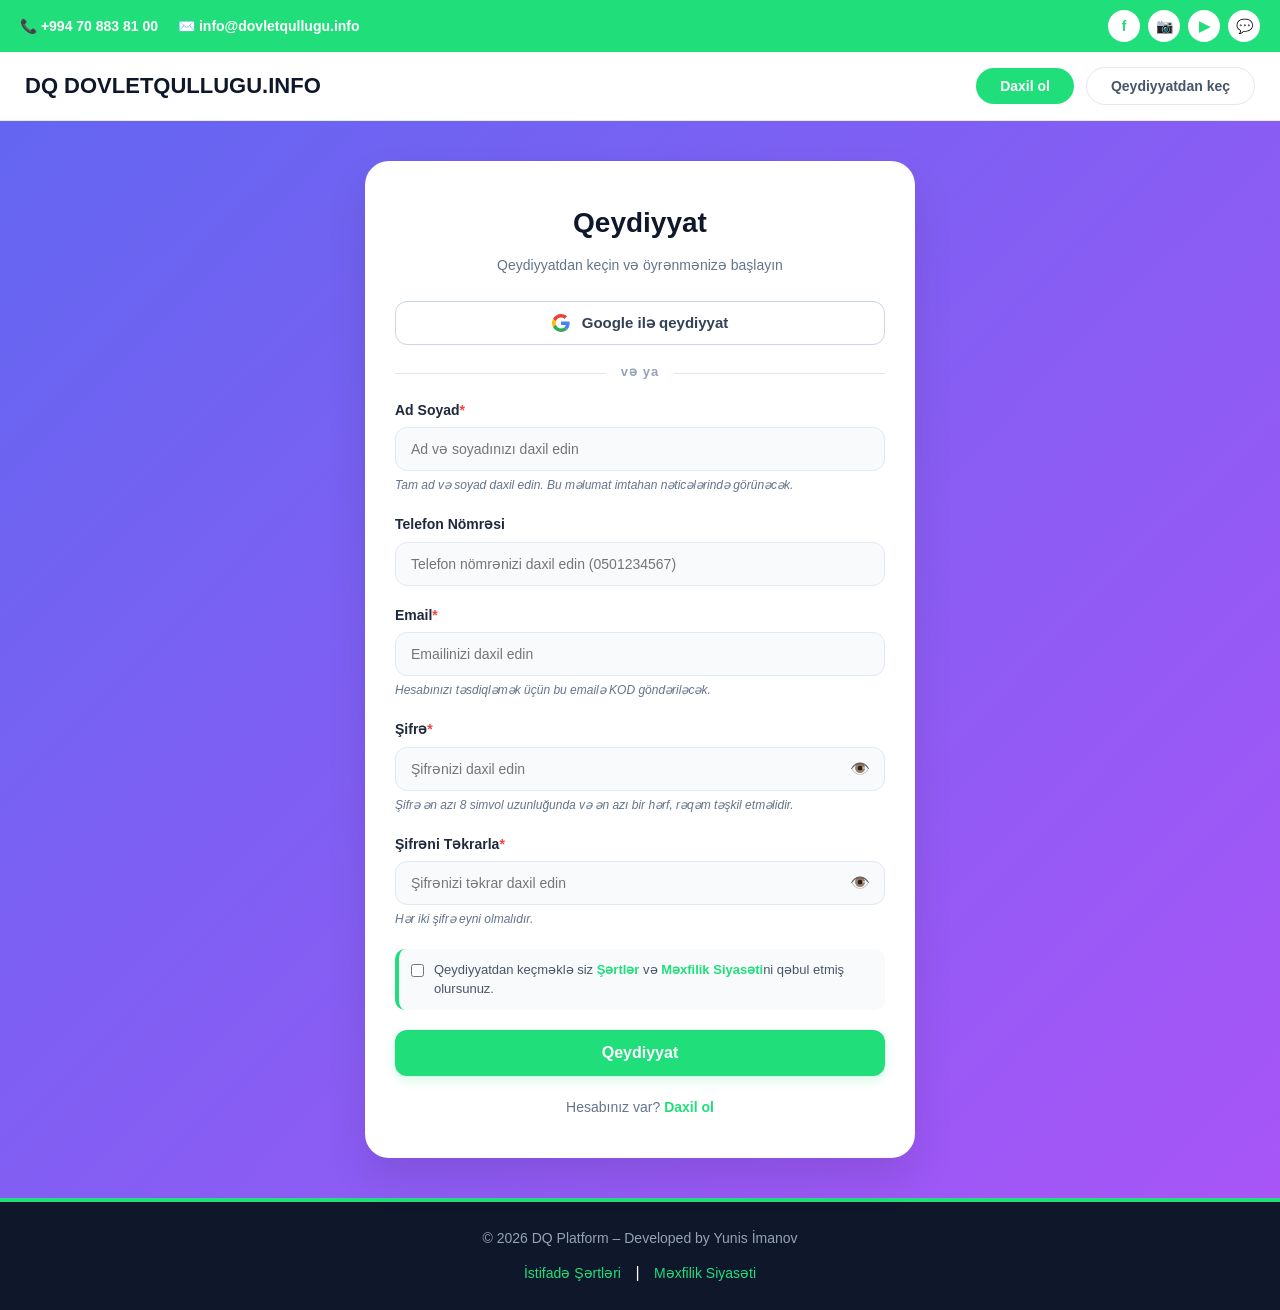
==== index.html @ a26c9976 "Update print statement from 'Hello' to 'Goodbye'" ====
<!DOCTYPE html>
<html lang="az">
<head>
<meta charset="UTF-8">
<meta name="viewport" content="width=device-width, initial-scale=1.0">
<title>DQ Platform - Dövlət Qulluğu İmtahanı</title>
<style>
*{
    margin:0;
    padding:0;
    box-sizing:border-box;
}

body{
    font-family:Arial,sans-serif;
    background:#f4f6f9;
    color:#333;
    line-height:1.6;
}

/* Ən Üst Əlaqə Paneli */
.top-bar {
    background: #20df7b;
    padding: 10px 20px;
    display: flex;
    justify-content: space-between;
    align-items: center;
    flex-wrap: wrap;
    gap: 10px;
}

.top-contact {
    display: flex;
    align-items: center;
    gap: 20px;
    flex-wrap: wrap;
}

.top-contact a {
    color: #fff;
    text-decoration: none;
    font-size: 14px;
    font-weight: bold;
    display: flex;
    align-items: center;
    gap: 6px;
}

.top-socials {
    display: flex;
    gap: 8px;
}

.top-socials a {
    width: 32px;
    height: 32px;
    background: #fff;
    color: #20df7b;
    border-radius: 50%;
    display: flex;
    align-items: center;
    justify-content: center;
    text-decoration: none;
    font-weight: bold;
    font-size: 14px;
    transition: 0.3s;
}

.top-socials a:hover {
    background: #0f172a;
    color: #fff;
}

/* Header və Loqo */
header{
    background:#fff;
    padding: 15px 25px;
    display: flex;
    justify-content: space-between;
    align-items: center;
    border-bottom: 1px solid #eaeaea;
}

.logo-area {
    display: flex;
    align-items: center;
    gap: 15px;
}

.header-actions {
    display: flex;
    align-items: center;
    gap: 12px;
}

.btn-header-login {
    background: #20df7b;
    color: #fff;
    padding: 10px 24px;
    border-radius: 25px;
    font-weight: bold;
    border: none;
    cursor: pointer;
    font-size: 14px;
    transition: 0.3s;
}

.btn-header-login:hover {
    background: #17c96d;
}

.btn-header-register {
    background: transparent;
    color: #475569;
    padding: 10px 24px;
    border-radius: 25px;
    font-weight: bold;
    border: 1px solid #e2e8f0;
    cursor: pointer;
    font-size: 14px;
    transition: 0.3s;
}

.btn-header-register:hover {
    border-color: #20df7b;
    color: #20df7b;
}

/* Əsas qeydiyyat səhifəsi konteyneri */
.main-wrapper {
    background: linear-gradient(135deg, #6366f1 0%, #a855f7 100%);
    min-height: calc(100vh - 120px);
    padding: 40px 15px;
    display: flex;
    justify-content: center;
    align-items: center;
}

.register-card {
    background: #fff;
    width: 100%;
    max-width: 550px;
    padding: 40px 30px;
    border-radius: 24px;
    box-shadow: 0 20px 40px rgba(0,0,0,0.1);
}

.register-card h2 {
    text-align: center;
    color: #0f172a;
    font-size: 28px;
    margin-bottom: 8px;
}

.register-card p.subtitle {
    text-align: center;
    color: #64748b;
    font-size: 14px;
    margin-bottom: 25px;
}

.google-btn {
    width: 100%;
    background: #fff;
    color: #334155;
    border: 1px solid #cbd5e1;
    padding: 12px;
    border-radius: 12px;
    font-weight: bold;
    cursor: pointer;
    display: flex;
    align-items: center;
    justify-content: center;
    gap: 12px;
    font-size: 15px;
    transition: 0.3s;
}

.google-btn:hover {
    background: #f8fafc;
    border-color: #94a3b8;
}

.divider {
    text-align: center;
    border-bottom: 1px solid #e2e8f0;
    line-height: 0.1em;
    margin: 25px 0;
}

.divider span {
    background: #fff;
    padding: 0 15px;
    color: #94a3b8;
    font-size: 13px;
    font-weight: bold;
    letter-spacing: 1px;
}

.input-group {
    margin-bottom: 18px;
}

.input-group label {
    display: block;
    color: #1e293b;
    font-size: 14px;
    font-weight: bold;
    margin-bottom: 6px;
}

.input-group label span {
    color: #ef4444;
}

.input-wrapper {
    position: relative;
}

.input-group input {
    width: 100%;
    padding: 13px 15px;
    background: #f8fafc;
    border: 1px solid #e2e8f0;
    color: #334155;
    border-radius: 12px;
    font-size: 14px;
    transition: 0.3s;
}

.input-group input:focus {
    border-color: #20df7b;
    outline: none;
    background: #fff;
}

.input-hint {
    font-size: 12px;
    color: #64748b;
    margin-top: 5px;
    font-style: italic;
}

.eye-icon {
    position: absolute;
    right: 15px;
    top: 50%;
    transform: translateY(-50%);
    cursor: pointer;
    color: #94a3b8;
    font-size: 16px;
}

.terms-box {
    display: flex;
    align-items: flex-start;
    gap: 10px;
    margin: 20px 0;
    background: #f8fafc;
    padding: 12px;
    border-radius: 10px;
    border-left: 4px solid #20df7b;
}

.terms-box label {
    font-size: 13px;
    color: #475569;
    line-height: 1.4;
    cursor: pointer;
}

.terms-box a {
    color: #20df7b;
    text-decoration: none;
    font-weight: bold;
}

.terms-box a:hover {
    text-decoration: underline;
}

.btn-submit {
    width: 100%;
    background: #20df7b;
    color: #fff;
    border: none;
    padding: 14px;
    border-radius: 12px;
    font-size: 16px;
    font-weight: bold;
    cursor: pointer;
    transition: 0.3s;
    box-shadow: 0 4px 12px rgba(32, 223, 123, 0.2);
}

.btn-submit:hover {
    background: #17c96d;
}

.bottom-login-text {
    text-align: center;
    margin-top: 20px;
    font-size: 14px;
    color: #64748b;
}

.bottom-login-text a {
    color: #20df7b;
    text-decoration: none;
    font-weight: bold;
}

.bottom-login-text a:hover {
    text-decoration: underline;
}

/* Footer */
footer{
    background:#0f172a;
    padding: 25px;
    text-align:center;
    color:#fff;
    border-top: 4px solid #20df7b;
}

footer p {
    font-size: 14px;
    color: #94a3b8;
}

.footer-links {
    margin-top: 10px;
}

.footer-links a {
    color: #20df7b;
    text-decoration: none;
    margin: 0 10px;
    font-size: 14px;
}

.footer-links a:hover {
    text-decoration: underline;
}

.content-section {
    display: none;
    max-width: 800px;
    margin: 40px auto;
    background: #fff;
    padding: 40px;
    border-radius: 20px;
    box-shadow: 0 10px 30px rgba(0,0,0,0.05);
    text-align: center;
}
</style>
</head>
<body>

<!-- ƏN ÜST ƏLAQƏ PANELİ -->
<div class="top-bar">
    <div class="top-contact">
        <a href="tel:+994708838100">📞 +994 70 883 81 00</a>
        <a href="mailto:info@dovletqullugu.info">✉️ info@dovletqullugu.info</a>
    </div>
    <div class="top-socials">
        <a href="https://www.facebook.com" target="_blank">f</a>
        <a href="https://www.instagram.com" target="_blank">📷</a>
        <a href="https://www.youtube.com" target="_blank">▶</a>
        <a href="https://wa.me/..." target="_blank">💬</a>
    </div>
</div>

<!-- HEADER VƏ LOGO -->
<header>
    <div class="logo-area">
        <h1 style="font-size: 22px; color: #0f172a; font-weight: bold;">DQ DOVLETQULLUGU.INFO</h1>
    </div>
    <div class="header-actions" id="auth-nav-buttons">
        <button class="btn-header-login" onclick="openAuth('login')">Daxil ol</button>
        <button class="btn-header-register" onclick="openAuth('register')">Qeydiyyatdan keç</button>
    </div>
    <div class="header-actions" id="user-nav-buttons" style="display:none;">
        <button class="btn-header-login" onclick="showSection('profile-section')">👤 Kabinet</button>
        <button class="btn-header-register" onclick="logout()" style="border-color: #ef4444; color: #ef4444;">Çıxış</button>
    </div>
</header>

<!-- QEYDİYYAT SƏHİFƏSİ -->
<div class="main-wrapper" id="register-section">
    <div class="register-card">
        <h2>Qeydiyyat</h2>
        <p class="subtitle">Qeydiyyatdan keçin və öyrənmənizə başlayın</p>
        
        <button type="button" class="google-btn" onclick="loginWithGoogle()">
            <svg width="18" height="18" xmlns="http://www.w3.org/2000/svg" viewBox="0 0 48 48"><path fill="#EA4335" d="M24 9.5c3.54 0 6.71 1.22 9.21 3.6l6.85-6.85C35.9 2.38 30.47 0 24 0 14.62 0 6.51 5.38 2.56 13.22l7.98 6.19C12.43 13.72 17.74 9.5 24 9.5z"/><path fill="#4285F4" d="M46.98 24.55c0-1.57-.15-3.09-.38-4.55H24v9.02h12.94c-.58 2.96-2.26 5.48-4.78 7.18l7.73 6c4.51-4.18 7.09-10.36 7.09-17.65z"/><path fill="#FBBC05" d="M10.53 28.59c-.48-1.45-.76-2.99-.76-4.59s.27-3.14.76-4.59l-7.98-6.19C.92 16.46 0 20.12 0 24c0 3.88.92 7.54 2.56 10.78l7.97-6.19z"/><path fill="#34A853" d="M24 48c6.48 0 11.93-2.13 15.89-5.81l-7.73-6c-2.15 1.45-4.92 2.3-8.16 2.3-6.26 0-11.57-4.22-13.46-9.91l-7.98 6.19C6.51 42.62 14.62 48 24 48z"/></svg>
            Google ilə qeydiyyat
        </button>

        <div class="divider"><span>və ya</span></div>

        <form id="registerForm" onsubmit="handleRegister(event)">
            <div class="input-group">
                <label>Ad Soyad<span>*</span></label>
                <input type="text" id="regName" placeholder="Ad və soyadınızı daxil edin" required>
                <div class="input-hint">Tam ad və soyad daxil edin. Bu məlumat imtahan nəticələrində görünəcək.</div>
            </div>

            <div class="input-group">
                <label>Telefon Nömrəsi</label>
                <input type="text" id="regPhone" placeholder="Telefon nömrənizi daxil edin (0501234567)">
            </div>

            <div class="input-group">
                <label>Email<span>*</span></label>
                <input type="email" id="regEmail" placeholder="Emailinizi daxil edin" required>
                <div class="input-hint">Hesabınızı təsdiqləmək üçün bu emailə KOD göndəriləcək.</div>
            </div>

            <div class="input-group">
                <label>Şifrə<span>*</span></label>
                <div class="input-wrapper">
                    <input type="password" id="regPass" placeholder="Şifrənizi daxil edin" required>
                    <span class="eye-icon" onclick="togglePassword('regPass', this)">👁️</span>
                </div>
                <div class="input-hint">Şifrə ən azı 8 simvol uzunluğunda və ən azı bir hərf, rəqəm təşkil etməlidir.</div>
            </div>

            <div class="input-group">
                <label>Şifrəni Təkrarla<span>*</span></label>
                <div class="input-wrapper">
                    <input type="password" id="regPassConfirm" placeholder="Şifrənizi təkrar daxil edin" required>
                    <span class="eye-icon" onclick="togglePassword('regPassConfirm', this)">👁️</span>
                </div>
                <div class="input-hint">Hər iki şifrə eyni olmalıdır.</div>
            </div>

            <div class="terms-box">
                <input type="checkbox" id="termsCheck" required style="margin-top: 3px;">
                <label for="termsCheck">Qeydiyyatdan keçməklə siz <a href="#" onclick="showSection('terms-section')">Şərtlər</a> və <a href="#" onclick="showSection('privacy-section')">Məxfilik Siyasəti</a>ni qəbul etmiş olursunuz.</label>
            </div>

            <button type="submit" class="btn-submit">Qeydiyyat</button>
        </form>

        <div class="bottom-login-text">
            Hesabınız var? <a href="#" onclick="showSection('login-section')">Daxil ol</a>
        </div>
    </div>
</div>

<!-- DAXİL OL SƏHİFƏSİ -->
<div class="main-wrapper content-section" id="login-section">
    <div class="register-card" style="margin: 0 auto;">
        <h2>Daxil ol</h2>
        <p class="subtitle">Hesabınıza daxil olmaq üçün məlumatları daxil edin</p>
        
        <button type="button" class="google-btn" onclick="loginWithGoogle()">
            <svg width="18" height="18" xmlns="http://www.w3.org/2000/svg" viewBox="0 0 48 48"><path fill="#EA4335" d="M24 9.5c3.54 0 6.71 1.22 9.21 3.6l6.85-6.85C35.9 2.38 30.47 0 24 0 14.62 0 6.51 5.38 2.56 13.22l7.98 6.19C12.43 13.72 17.74 9.5 24 9.5z"/><path fill="#4285F4" d="M46.98 24.55c0-1.57-.15-3.09-.38-4.55H24v9.02h12.94c-.58 2.96-2.26 5.48-4.78 7.18l7.73 6c4.51-4.18 7.09-10.36 7.09-17.65z"/><path fill="#FBBC05" d="M10.53 28.59c-.48-1.45-.76-2.99-.76-4.59s.27-3.14.76-4.59l-7.98-6.19C.92 16.46 0 20.12 0 24c0 3.88.92 7.54 2.56 10.78l7.97-6.19z"/><path fill="#34A853" d="M24 48c6.48 0 11.93-2.13 15.89-5.81l-7.73-6c-2.15 1.45-4.92 2.3-8.16 2.3-6.26 0-11.57-4.22-13.46-9.91l-7.98 6.19C6.51 42.62 14.62 48 24 48z"/></svg>
            Google ilə daxil ol
        </button>

        <div class="divider"><span>və ya</span></div>

        <form id="loginForm" onsubmit="handleLogin(event)">
            <div class="input-group">
                <label>Email və ya İstifadəçi adı</label>
                <input type="text" id="loginEmail" placeholder="Emailinizi daxil edin" required>
            </div>

            <div class="input-group">
                <label>Şifrə</label>
                <div class="input-wrapper">
                    <input type="password" id="loginPass" placeholder="Şifrənizi daxil edin" required>
                    <span class="eye-icon" onclick="togglePassword('loginPass', this)">👁️</span>
                </div>
            </div>

            <button type="submit" class="btn-submit">Daxil ol</button>
        </form>

        <div class="bottom-login-text">
            Hesabınız yoxdur? <a href="#" onclick="showSection('register-section')">Qeydiyyatdan keç</a>
        </div>
    </div>
</div>

<!-- ŞƏXSİ KABİNET -->
<div class="main-wrapper content-section" id="profile-section">
    <div class="register-card" style="margin: 0 auto; text-align: left;">
        <h2 style="text-align: center;">Şəxsi Kabinet</h2>
        <br>
        <p><b>Ad və Soyad:</b> <span id="profile-name"></span></p>
        <p><b>Email:</b> <span id="profile-email"></span></p>
        <p><b>Telefon:</b> <span id="profile-phone"></span></p>
        <hr style="margin: 20px 0; border: 0; border-top: 1px solid #e2e8f0;">
        <h3 style="color: #0f172a; margin-bottom: 10px;">İmtahan Nəticələrim</h3>
        <p id="profile-result" style="color: #64748b;">Hələ ki heç bir sınaqda iştirak etməmisiniz.</p>
        <br>
        <button class="btn-submit" onclick="showSection('register-section')">Ana səhifəyə qayıt</button>
    </div>
</div>

<!-- ŞƏRTLƏR VƏ MƏXFİLİK -->
<div class="main-wrapper content-section" id="terms-section">
    <div class="register-card" style="margin: 0 auto; text-align: left;">
        <h2>İstifadə Şərtləri</h2>
        <p style="color: #64748b; margin-top: 15px;">Platformadan istifadə qaydaları və şərtləri burada əks olunur.</p>
        <br>
        <button class="btn-submit" onclick="showSection('register-section')">Geri qayıt</button>
    </div>
</div>

<div class="main-wrapper content-section" id="privacy-section">
    <div class="register-card" style="margin: 0 auto; text-align: left;">
        <h2>Məxfilik Siyasəti</h2>
        <p style="color: #64748b; margin-top: 15px;">İstifadəçi məlumatlarının qorunması siyasəti.</p>
        <br>
        <button class="btn-submit" onclick="showSection('register-section')">Geri qayıt</button>
    </div>
</div>

<footer>
    <p>© 2026 DQ Platform – Developed by Yunis İmanov</p>
    <div class="footer-links">
        <a href="#" onclick="showSection('terms-section')">İstifadə Şərtləri</a> | 
        <a href="#" onclick="showSection('privacy-section')">Məxfilik Siyasəti</a>
    </div>
</footer>

<script>
    function togglePassword(fieldId, icon) {
        const field = document.getElementById(fieldId);
        if (field.type === "password") {
            field.type = "text";
            icon.innerText = "🙈";
        } else {
            field.type = "password";
            icon.innerText = "👁️";
        }
    }

    function handleRegister(event) {
        event.preventDefault();
        const name = document.getElementById('regName').value;
        const phone = document.getElementById('regPhone').value;
        const email = document.getElementById('regEmail').value;
        const pass = document.getElementById('regPass').value;
        const passConfirm = document.getElementById('regPassConfirm').value;

        if (pass !== passConfirm) {
            alert("Şifrələr bir-biri ilə eyni deyil!");
            return;
        }

        const userData = { name, phone, email, pass };
        localStorage.setItem('dq_user', JSON.stringify(userData));
        
        updateSessionUI(userData);
        alert("Qeydiyyat uğurla tamamlandı!");
        showSection('profile-section');
    }

    function handleLogin(event) {
        event.preventDefault();
        const email = document.getElementById('loginEmail').value;
        const pass = document.getElementById('loginPass').value;

        let user = JSON.parse(localStorage.getItem('dq_user'));
        if (user && user.email === email) {
            updateSessionUI(user);
            alert("Uğurla daxil oldunuz!");
            showSection('profile-section');
        } else {
            alert("Belə hesab tapılmadı və ya şifrə səhvdir!");
        }
    }

    function loginWithGoogle() {
        const googleUser = {
            name: "Yunis İmanov",
            email: "info@dovletqullugu.info",
            phone: "+994 70 883 81 00"
        };
        localStorage.setItem('dq_user', JSON.stringify(googleUser));
        updateSessionUI(googleUser);
        alert("Google hesabı ilə uğurla daxil olundu!");
        showSection('profile-section');
    }

    function updateSessionUI(user) {
        document.getElementById('auth-nav-buttons').style.display = 'none';
        document.getElementById('user-nav-buttons').style.display = 'flex';
        document.getElementById('profile-name').innerText = user.name;
        document.getElementById('profile-email').innerText = user.email;
        document.getElementById('profile-phone').innerText = user.phone || 'Təyin olunmayıb';
    }

    function logout() {
        localStorage.removeItem('dq_user');
        document.getElementById('auth-nav-buttons').style.display = 'flex';
        document.getElementById('user-nav-buttons').style.display = 'none';
        showSection('register-section');
        alert("Hesabdan çıxış edildi.");
    }

    function showSection(sectionId) {
        document.getElementById('register-section').style.display = 'none';
        document.getElementById('login-section').style.display = 'none';
        document.getElementById('profile-section').style.display = 'none';
        document.getElementById('terms-section').style.display = 'none';
        document.getElementById('privacy-section').style.display = 'none';

        document.getElementById(sectionId).style.display = 'flex';
        window.scrollTo({ top: 0, behavior: 'smooth' });
    }

    window.onload = function() {
        let user = JSON.parse(localStorage.getItem('dq_user'));
        if(user) {
            updateSessionUI(user);
        }
    };
</script>

</body>
</html>
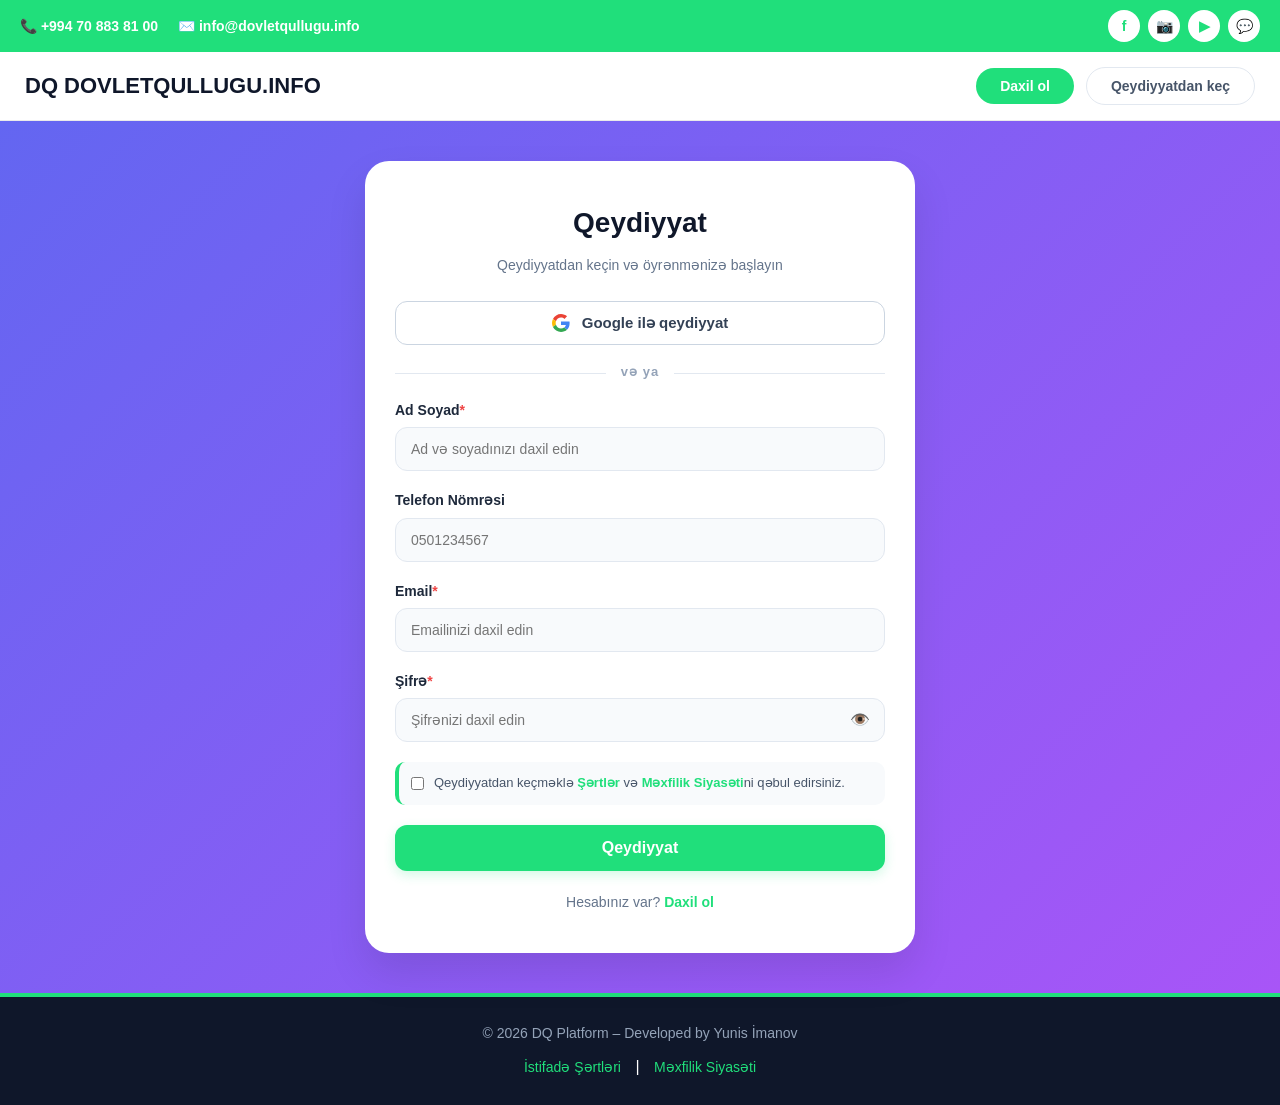
==== commit f49d850e: "Refactor styles and layout for user interface Updated styles and structure for the main container, i" ====
--- a/index.html
+++ b/index.html
@@ -126,7 +126,7 @@
     color: #20df7b;
 }
 
-/* Əsas qeydiyyat səhifəsi konteyneri */
+/* Əsas Konteyner */
 .main-wrapper {
     background: linear-gradient(135deg, #6366f1 0%, #a855f7 100%);
     min-height: calc(100vh - 120px);
@@ -217,7 +217,7 @@
     position: relative;
 }
 
-.input-group input {
+.input-group input, .input-group textarea {
     width: 100%;
     padding: 13px 15px;
     background: #f8fafc;
@@ -226,9 +226,10 @@
     border-radius: 12px;
     font-size: 14px;
     transition: 0.3s;
-}
-
-.input-group input:focus {
+    font-family: Arial, sans-serif;
+}
+
+.input-group input:focus, .input-group textarea:focus {
     border-color: #20df7b;
     outline: none;
     background: #fff;
@@ -314,6 +315,80 @@
     text-decoration: underline;
 }
 
+/* Şəxsi Kabinet Üslubları (Yeni Əlavə olunan Panel dizaynı) */
+.dashboard-card {
+    background: #1e293b;
+    color: #fff;
+    border-radius: 20px;
+    padding: 30px;
+    text-align: center;
+    margin-bottom: 20px;
+}
+
+.dashboard-avatar {
+    width: 80px;
+    height: 80px;
+    background: linear-gradient(135deg, #20df7b 0%, #3b82f6 100%);
+    border-radius: 50%;
+    display: flex;
+    align-items: center;
+    justify-content: center;
+    font-size: 32px;
+    font-weight: bold;
+    color: #fff;
+    margin: 0 auto 15px auto;
+}
+
+.stats-grid {
+    display: grid;
+    grid-template-columns: 1fr 1fr;
+    gap: 15px;
+    margin-bottom: 20px;
+}
+
+.stat-box {
+    background: #f8fafc;
+    border: 1px solid #e2e8f0;
+    padding: 20px 10px;
+    border-radius: 16px;
+    text-align: center;
+}
+
+.stat-box h3 {
+    color: #eab308;
+    font-size: 24px;
+    margin-bottom: 5px;
+}
+
+.stat-box p {
+    color: #64748b;
+    font-size: 12px;
+    font-weight: bold;
+    text-transform: uppercase;
+}
+
+.panel-action-btn {
+    width: 100%;
+    padding: 14px;
+    border-radius: 12px;
+    font-size: 15px;
+    font-weight: bold;
+    border: none;
+    cursor: pointer;
+    margin-bottom: 12px;
+    color: #fff;
+    transition: 0.3s;
+}
+
+.btn-green { background: #20df7b; }
+.btn-green:hover { background: #17c96d; }
+.btn-purple { background: #6366f1; }
+.btn-purple:hover { background: #4f46e5; }
+.btn-orange { background: #f59e0b; }
+.btn-orange:hover { background: #d97706; }
+.btn-red { background: #ef4444; }
+.btn-red:hover { background: #dc2626; }
+
 /* Footer */
 footer{
     background:#0f172a;
@@ -345,19 +420,18 @@
 
 .content-section {
     display: none;
-    max-width: 800px;
+    max-width: 600px;
     margin: 40px auto;
     background: #fff;
-    padding: 40px;
+    padding: 30px;
     border-radius: 20px;
     box-shadow: 0 10px 30px rgba(0,0,0,0.05);
-    text-align: center;
 }
 </style>
 </head>
 <body>
 
-<!-- ƏN ÜST ƏLAQƏ PANELİ -->
+<!-- ƏN ÜST ƏLAqƏ PANELİ -->
 <div class="top-bar">
     <div class="top-contact">
         <a href="tel:+994708838100">📞 +994 70 883 81 00</a>
@@ -377,8 +451,8 @@
         <h1 style="font-size: 22px; color: #0f172a; font-weight: bold;">DQ DOVLETQULLUGU.INFO</h1>
     </div>
     <div class="header-actions" id="auth-nav-buttons">
-        <button class="btn-header-login" onclick="openAuth('login')">Daxil ol</button>
-        <button class="btn-header-register" onclick="openAuth('register')">Qeydiyyatdan keç</button>
+        <button class="btn-header-login" onclick="showSection('login-section')">Daxil ol</button>
+        <button class="btn-header-register" onclick="showSection('register-section')">Qeydiyyatdan keç</button>
     </div>
     <div class="header-actions" id="user-nav-buttons" style="display:none;">
         <button class="btn-header-login" onclick="showSection('profile-section')">👤 Kabinet</button>
@@ -403,18 +477,16 @@
             <div class="input-group">
                 <label>Ad Soyad<span>*</span></label>
                 <input type="text" id="regName" placeholder="Ad və soyadınızı daxil edin" required>
-                <div class="input-hint">Tam ad və soyad daxil edin. Bu məlumat imtahan nəticələrində görünəcək.</div>
             </div>
 
             <div class="input-group">
                 <label>Telefon Nömrəsi</label>
-                <input type="text" id="regPhone" placeholder="Telefon nömrənizi daxil edin (0501234567)">
+                <input type="text" id="regPhone" placeholder="0501234567">
             </div>
 
             <div class="input-group">
                 <label>Email<span>*</span></label>
                 <input type="email" id="regEmail" placeholder="Emailinizi daxil edin" required>
-                <div class="input-hint">Hesabınızı təsdiqləmək üçün bu emailə KOD göndəriləcək.</div>
             </div>
 
             <div class="input-group">
@@ -423,21 +495,11 @@
                     <input type="password" id="regPass" placeholder="Şifrənizi daxil edin" required>
                     <span class="eye-icon" onclick="togglePassword('regPass', this)">👁️</span>
                 </div>
-                <div class="input-hint">Şifrə ən azı 8 simvol uzunluğunda və ən azı bir hərf, rəqəm təşkil etməlidir.</div>
-            </div>
-
-            <div class="input-group">
-                <label>Şifrəni Təkrarla<span>*</span></label>
-                <div class="input-wrapper">
-                    <input type="password" id="regPassConfirm" placeholder="Şifrənizi təkrar daxil edin" required>
-                    <span class="eye-icon" onclick="togglePassword('regPassConfirm', this)">👁️</span>
-                </div>
-                <div class="input-hint">Hər iki şifrə eyni olmalıdır.</div>
             </div>
 
             <div class="terms-box">
                 <input type="checkbox" id="termsCheck" required style="margin-top: 3px;">
-                <label for="termsCheck">Qeydiyyatdan keçməklə siz <a href="#" onclick="showSection('terms-section')">Şərtlər</a> və <a href="#" onclick="showSection('privacy-section')">Məxfilik Siyasəti</a>ni qəbul etmiş olursunuz.</label>
+                <label for="termsCheck">Qeydiyyatdan keçməklə <a href="#" onclick="showSection('terms-section')">Şərtlər</a> və <a href="#" onclick="showSection('privacy-section')">Məxfilik Siyasəti</a>ni qəbul edirsiniz.</label>
             </div>
 
             <button type="submit" class="btn-submit">Qeydiyyat</button>
@@ -450,22 +512,15 @@
 </div>
 
 <!-- DAXİL OL SƏHİFƏSİ -->
-<div class="main-wrapper content-section" id="login-section">
-    <div class="register-card" style="margin: 0 auto;">
+<div class="main-wrapper content-section" id="login-section" style="display:none;">
+    <div class="register-card" style="margin: 0 auto; max-width: 100%;">
         <h2>Daxil ol</h2>
-        <p class="subtitle">Hesabınıza daxil olmaq üçün məlumatları daxil edin</p>
+        <p class="subtitle">Hesabınıza daxil olun</p>
         
-        <button type="button" class="google-btn" onclick="loginWithGoogle()">
-            <svg width="18" height="18" xmlns="http://www.w3.org/2000/svg" viewBox="0 0 48 48"><path fill="#EA4335" d="M24 9.5c3.54 0 6.71 1.22 9.21 3.6l6.85-6.85C35.9 2.38 30.47 0 24 0 14.62 0 6.51 5.38 2.56 13.22l7.98 6.19C12.43 13.72 17.74 9.5 24 9.5z"/><path fill="#4285F4" d="M46.98 24.55c0-1.57-.15-3.09-.38-4.55H24v9.02h12.94c-.58 2.96-2.26 5.48-4.78 7.18l7.73 6c4.51-4.18 7.09-10.36 7.09-17.65z"/><path fill="#FBBC05" d="M10.53 28.59c-.48-1.45-.76-2.99-.76-4.59s.27-3.14.76-4.59l-7.98-6.19C.92 16.46 0 20.12 0 24c0 3.88.92 7.54 2.56 10.78l7.97-6.19z"/><path fill="#34A853" d="M24 48c6.48 0 11.93-2.13 15.89-5.81l-7.73-6c-2.15 1.45-4.92 2.3-8.16 2.3-6.26 0-11.57-4.22-13.46-9.91l-7.98 6.19C6.51 42.62 14.62 48 24 48z"/></svg>
-            Google ilə daxil ol
-        </button>
-
-        <div class="divider"><span>və ya</span></div>
-
         <form id="loginForm" onsubmit="handleLogin(event)">
             <div class="input-group">
-                <label>Email və ya İstifadəçi adı</label>
-                <input type="text" id="loginEmail" placeholder="Emailinizi daxil edin" required>
+                <label>Email</label>
+                <input type="email" id="loginEmail" placeholder="Emailinizi daxil edin" required>
             </div>
 
             <div class="input-group">
@@ -485,39 +540,73 @@
     </div>
 </div>
 
-<!-- ŞƏXSİ KABİNET -->
-<div class="main-wrapper content-section" id="profile-section">
-    <div class="register-card" style="margin: 0 auto; text-align: left;">
-        <h2 style="text-align: center;">Şəxsi Kabinet</h2>
-        <br>
-        <p><b>Ad və Soyad:</b> <span id="profile-name"></span></p>
-        <p><b>Email:</b> <span id="profile-email"></span></p>
-        <p><b>Telefon:</b> <span id="profile-phone"></span></p>
-        <hr style="margin: 20px 0; border: 0; border-top: 1px solid #e2e8f0;">
-        <h3 style="color: #0f172a; margin-bottom: 10px;">İmtahan Nəticələrim</h3>
-        <p id="profile-result" style="color: #64748b;">Hələ ki heç bir sınaqda iştirak etməmisiniz.</p>
-        <br>
-        <button class="btn-submit" onclick="showSection('register-section')">Ana səhifəyə qayıt</button>
-    </div>
+<!-- ŞƏXSİ KABİNET (Yeni Panelli Dizayn) -->
+<div class="main-wrapper content-section" id="profile-section" style="display:none;">
+    <div class="dashboard-card">
+        <div class="dashboard-avatar" id="profile-initial">Y</div>
+        <h2 id="profile-name" style="color: #fff; margin-bottom: 5px;">Yunis İmanov</h2>
+        <p id="profile-username" style="color: #94a3b8; font-size: 14px; margin-bottom: 15px;">@yunis7</p>
+        <p style="font-size: 13px; color: #cbd5e1;">Üzv olduğu il: <b style="color: #20df7b;">2026</b> | Balans: <b style="color: #20df7b;">0.00 AZN</b></p>
+    </div>
+
+    <h3 style="color: #0f172a; margin-bottom: 15px; font-size: 18px;">İmtahan Statistikaları</h3>
+    <div class="stats-grid">
+        <div class="stat-box">
+            <h3>0</h3>
+            <p>Tamamlanan İmtahan</p>
+        </div>
+        <div class="stat-box">
+            <h3>0</h3>
+            <p>Ümumi Xal</p>
+        </div>
+        <div class="stat-box">
+            <h3>0%</h3>
+            <p>Orta Nəticə</p>
+        </div>
+        <div class="stat-box">
+            <h3>0%</h3>
+            <p>Ən Yüksək Nəticə</p>
+        </div>
+    </div>
+
+    <h3 style="color: #0f172a; margin-bottom: 15px; font-size: 18px;">Hesab Əməliyyatları</h3>
+    <button class="panel-action-btn btn-green" onclick="alert('Balans artırma bölməsi tezliklə aktiv olacaq!')">💳 Balans Artır</button>
+    <button class="panel-action-btn btn-purple" onclick="showSection('edit-profile-section')">✏️ Profili Redaktə Et</button>
+    <button class="panel-action-btn btn-orange" onclick="alert('Şifrə dəyişmə paneli')">🔑 Şifrəni Dəyiş</button>
+    <button class="panel-action-btn btn-red" onclick="logout()">🚪 Çıxış Et</button>
 </div>
 
+<!-- PROFİLİ REDAKTƏ ET SƏHİFƏSİ -->
+<div class="main-wrapper content-section" id="edit-profile-section" style="display:none;">
+    <div class="register-card" style="margin: 0 auto; max-width: 100%;">
+        <h2>Profili Redaktə Et</h2>
+        <p class="subtitle">Şəxsi məlumatlarınızı yeniləyin</p>
+        
+        <div class="input-group">
+            <label>Ad Soyad</label>
+            <input type="text" id="editName" placeholder="Ad Soyad">
+        </div>
+        <div class="input-group">
+            <label>Haqqınızda (Maksimum 500 simvol)</label>
+            <textarea rows="4" placeholder="Özünüz haqqında qısaca yazın..."></textarea>
+        </div>
+        
+        <button class="btn-submit btn-green" onclick="showSection('profile-section')" style="margin-bottom: 10px;">Yadda Saxla</button>
+        <button class="btn-submit btn-red" onclick="showSection('profile-section')">Ləğv Et</button>
+    </div>
+</div>
+
 <!-- ŞƏRTLƏR VƏ MƏXFİLİK -->
-<div class="main-wrapper content-section" id="terms-section">
-    <div class="register-card" style="margin: 0 auto; text-align: left;">
-        <h2>İstifadə Şərtləri</h2>
-        <p style="color: #64748b; margin-top: 15px;">Platformadan istifadə qaydaları və şərtləri burada əks olunur.</p>
-        <br>
-        <button class="btn-submit" onclick="showSection('register-section')">Geri qayıt</button>
-    </div>
+<div class="main-wrapper content-section" id="terms-section" style="display:none;">
+    <h2>İstifadə Şərtləri</h2>
+    <p style="color: #64748b; margin: 15px 0;">Platformadan istifadə qaydaları və şərtləri.</p>
+    <button class="btn-submit" onclick="showSection('register-section')">Geri qayıt</button>
 </div>
 
-<div class="main-wrapper content-section" id="privacy-section">
-    <div class="register-card" style="margin: 0 auto; text-align: left;">
-        <h2>Məxfilik Siyasəti</h2>
-        <p style="color: #64748b; margin-top: 15px;">İstifadəçi məlumatlarının qorunması siyasəti.</p>
-        <br>
-        <button class="btn-submit" onclick="showSection('register-section')">Geri qayıt</button>
-    </div>
+<div class="main-wrapper content-section" id="privacy-section" style="display:none;">
+    <h2>Məxfilik Siyasəti</h2>
+    <p style="color: #64748b; margin: 15px 0;">İstifadəçi məlumatlarının qorunması siyasəti.</p>
+    <button class="btn-submit" onclick="showSection('register-section')">Geri qayıt</button>
 </div>
 
 <footer>
@@ -546,12 +635,6 @@
         const phone = document.getElementById('regPhone').value;
         const email = document.getElementById('regEmail').value;
         const pass = document.getElementById('regPass').value;
-        const passConfirm = document.getElementById('regPassConfirm').value;
-
-        if (pass !== passConfirm) {
-            alert("Şifrələr bir-biri ilə eyni deyil!");
-            return;
-        }
 
         const userData = { name, phone, email, pass };
         localStorage.setItem('dq_user', JSON.stringify(userData));
@@ -564,15 +647,17 @@
     function handleLogin(event) {
         event.preventDefault();
         const email = document.getElementById('loginEmail').value;
-        const pass = document.getElementById('loginPass').value;
-
         let user = JSON.parse(localStorage.getItem('dq_user'));
+        
         if (user && user.email === email) {
             updateSessionUI(user);
             alert("Uğurla daxil oldunuz!");
             showSection('profile-section');
         } else {
-            alert("Belə hesab tapılmadı və ya şifrə səhvdir!");
+            // Əgər yoxdursa standart test istifadəçisi kimi qəbul edək
+            const defaultUser = { name: "Yunis İmanov", email: email, phone: "+994 70 883 81 00" };
+            updateSessionUI(defaultUser);
+            showSection('profile-section');
         }
     }
 
@@ -584,7 +669,7 @@
         };
         localStorage.setItem('dq_user', JSON.stringify(googleUser));
         updateSessionUI(googleUser);
-        alert("Google hesabı ilə uğurla daxil olundu!");
+        alert("Google hesabı ilə daxil olundu!");
         showSection('profile-section');
     }
 
@@ -592,8 +677,8 @@
         document.getElementById('auth-nav-buttons').style.display = 'none';
         document.getElementById('user-nav-buttons').style.display = 'flex';
         document.getElementById('profile-name').innerText = user.name;
-        document.getElementById('profile-email').innerText = user.email;
-        document.getElementById('profile-phone').innerText = user.phone || 'Təyin olunmayıb';
+        document.getElementById('profile-initial').innerText = user.name.charAt(0);
+        document.getElementById('editName').value = user.name;
     }
 
     function logout() {
@@ -601,17 +686,19 @@
         document.getElementById('auth-nav-buttons').style.display = 'flex';
         document.getElementById('user-nav-buttons').style.display = 'none';
         showSection('register-section');
-        alert("Hesabdan çıxış edildi.");
+        alert("Çıxış edildi.");
     }
 
     function showSection(sectionId) {
-        document.getElementById('register-section').style.display = 'none';
-        document.getElementById('login-section').style.display = 'none';
-        document.getElementById('profile-section').style.display = 'none';
-        document.getElementById('terms-section').style.display = 'none';
-        document.getElementById('privacy-section').style.display = 'none';
-
-        document.getElementById(sectionId).style.display = 'flex';
+        ['register-section', 'login-section', 'profile-section', 'edit-profile-section', 'terms-section', 'privacy-section'].forEach(id => {
+            const el = document.getElementById(id);
+            if(el) el.style.display = 'none';
+        });
+
+        const target = document.getElementById(sectionId);
+        if(target) {
+            target.style.display = (sectionId === 'register-section' || sectionId === 'login-section') ? 'flex' : 'block';
+        }
         window.scrollTo({ top: 0, behavior: 'smooth' });
     }
 
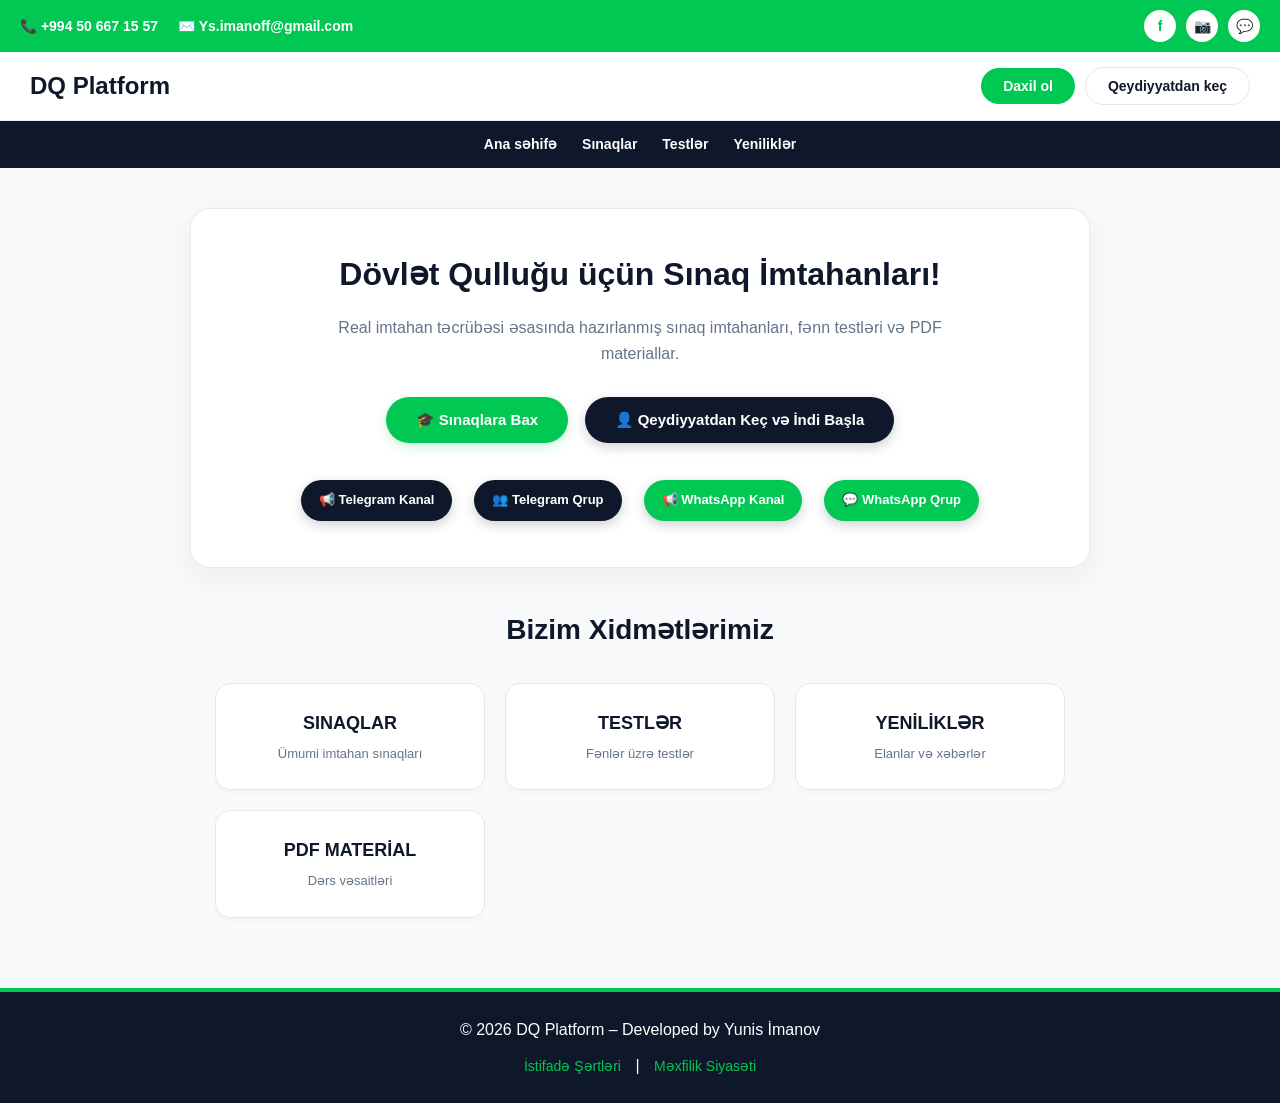
==== commit 9b199fde: "Update print statement from 'Hello' to 'Goodbye'" ====
--- a/index.html
+++ b/index.html
@@ -13,14 +13,14 @@
 
 body{
     font-family:Arial,sans-serif;
-    background:#f4f6f9;
+    background:#f8f9fa;
     color:#333;
     line-height:1.6;
 }
 
-/* Ən Üst Əlaqə Paneli */
+/* Ən Üst Əlaqə və Sosial Panel */
 .top-bar {
-    background: #20df7b;
+    background: #00c853;
     padding: 10px 20px;
     display: flex;
     justify-content: space-between;
@@ -48,14 +48,14 @@
 
 .top-socials {
     display: flex;
-    gap: 8px;
+    gap: 10px;
 }
 
 .top-socials a {
     width: 32px;
     height: 32px;
     background: #fff;
-    color: #20df7b;
+    color: #00c853;
     border-radius: 50%;
     display: flex;
     align-items: center;
@@ -71,33 +71,34 @@
     color: #fff;
 }
 
-/* Header və Loqo */
+/* Header və Naviqasiya */
 header{
     background:#fff;
-    padding: 15px 25px;
+    padding: 15px 20px;
     display: flex;
     justify-content: space-between;
     align-items: center;
     border-bottom: 1px solid #eaeaea;
-}
-
-.logo-area {
+    box-shadow: 0 2px 4px rgba(0,0,0,0.02);
+}
+
+.logo-area h1 {
+    color: #0f172a;
+    font-size: 24px;
+    font-weight: bold;
+}
+
+.auth-buttons-header {
     display: flex;
     align-items: center;
-    gap: 15px;
-}
-
-.header-actions {
-    display: flex;
-    align-items: center;
-    gap: 12px;
-}
-
-.btn-header-login {
-    background: #20df7b;
+    gap: 10px;
+}
+
+.btn-login {
+    background: #00c853;
     color: #fff;
-    padding: 10px 24px;
-    border-radius: 25px;
+    padding: 10px 22px;
+    border-radius: 30px;
     font-weight: bold;
     border: none;
     cursor: pointer;
@@ -105,15 +106,15 @@
     transition: 0.3s;
 }
 
-.btn-header-login:hover {
-    background: #17c96d;
-}
-
-.btn-header-register {
+.btn-login:hover {
+    background: #00b046;
+}
+
+.btn-register {
     background: transparent;
-    color: #475569;
-    padding: 10px 24px;
-    border-radius: 25px;
+    color: #0f172a;
+    padding: 10px 22px;
+    border-radius: 30px;
     font-weight: bold;
     border: 1px solid #e2e8f0;
     cursor: pointer;
@@ -121,592 +122,904 @@
     transition: 0.3s;
 }
 
-.btn-header-register:hover {
-    border-color: #20df7b;
-    color: #20df7b;
-}
-
-/* Əsas Konteyner */
-.main-wrapper {
-    background: linear-gradient(135deg, #6366f1 0%, #a855f7 100%);
-    min-height: calc(100vh - 120px);
-    padding: 40px 15px;
+.btn-register:hover {
+    border-color: #00c853;
+    color: #00c853;
+}
+
+/* Nav Menu Bar */
+nav{
+    background:#0f172a;
+    display:flex;
+    justify-content:center;
+    align-items:center;
+    flex-wrap:wrap;
+    gap:25px;
+    padding:12px;
+}
+
+nav a, nav button{
+    color:#fff;
+    text-decoration:none;
+    font-weight:600;
+    transition:.3s;
+    background: transparent;
+    border: none;
+    font-size: 14px;
+    cursor: pointer;
+    font-family: Arial, sans-serif;
+}
+
+nav a:hover, nav button:hover{
+    color:#00c853;
+}
+
+/* Hero Bölmələri */
+.hero-box {
+    max-width: 900px;
+    margin: 40px auto;
+    background: #fff;
+    padding: 40px 30px;
+    border-radius: 20px;
+    box-shadow: 0 10px 30px rgba(0,0,0,0.05);
+    text-align: center;
+    border: 1px solid #eaeaea;
+}
+
+.hero-box h2 {
+    font-size: 32px;
+    color: #0f172a;
+    margin-bottom: 15px;
+}
+
+.hero-box p {
+    color: #64748b;
+    font-size: 16px;
+    margin-bottom: 25px;
+    max-width: 650px;
+    margin-left: auto;
+    margin-right: auto;
+}
+
+/* Düymələr */
+.btn-main-green {
+    display: inline-block;
+    padding: 14px 30px;
+    background: #00c853;
+    color: #fff;
+    text-decoration: none;
+    font-weight: bold;
+    border-radius: 35px;
+    transition:.3s;
+    margin: 6px;
+    border: none;
+    cursor: pointer;
+    font-size: 15px;
+    box-shadow: 0 4px 12px rgba(0,200,83,0.2);
+}
+
+.btn-main-green:hover {
+    background: #00b046;
+    transform: translateY(-2px);
+}
+
+.btn-main-dark {
+    display: inline-block;
+    padding: 14px 30px;
+    background: #0f172a;
+    color: #fff;
+    text-decoration: none;
+    font-weight: bold;
+    border-radius: 35px;
+    transition:.3s;
+    margin: 6px;
+    border: none;
+    cursor: pointer;
+    font-size: 15px;
+    box-shadow: 0 4px 12px rgba(15,23,42,0.2);
+}
+
+.btn-main-dark:hover {
+    background: #1e293b;
+    transform: translateY(-2px);
+}
+
+/* Xidmət Kartları */
+.cards{
+    display:grid;
+    grid-template-columns:repeat(auto-fit,minmax(200px,1fr));
+    gap:20px;
+    padding:20px 0;
+    max-width: 850px;
+    margin: 0 auto;
+}
+
+.card{
+    background:#fff;
+    border:1px solid #e2e8f0;
+    border-radius:15px;
+    padding:25px 20px;
+    text-align:center;
+    transition:.3s;
+    cursor: pointer;
+    box-shadow: 0 4px 6px rgba(0,0,0,0.02);
+}
+
+.card:hover{
+    transform:translateY(-5px);
+    border-color: #00c853;
+    box-shadow: 0 10px 15px rgba(0,0,0,0.05);
+}
+
+.card p.card-title{
+    color:#0f172a;
+    font-size:18px;
+    font-weight:bold;
+}
+
+/* Test Konteyneri və Səhifələr */
+.test-container {
+    max-width: 900px;
+    margin: 30px auto;
+    background: #fff;
+    padding: 30px;
+    border-radius: 20px;
+    border: 1px solid #eaeaea;
+    box-shadow: 0 10px 30px rgba(0,0,0,0.05);
+}
+
+.book-page {
+    display: none;
+    text-align: center;
+}
+
+.book-page.active {
+    display: block;
+}
+
+.question-img {
+    max-width: 100%;
+    height: auto;
+    border-radius: 10px;
+    border: 1px solid #e2e8f0;
+    background: #fff;
+    padding: 5px;
+    margin-top: 10px;
+}
+
+.book-nav {
     display: flex;
+    justify-content: space-between;
+    align-items: center;
+    margin: 20px 0;
+}
+
+/* Cavab Kartı */
+.answer-sheet {
+    background: #f8f9fa;
+    border: 1px solid #e2e8f0;
+    padding: 20px;
+    border-radius: 15px;
+    margin-top: 30px;
+}
+
+.answer-sheet h3 {
+    color: #0f172a;
+    margin-bottom: 15px;
+    text-align: center;
+    font-size: 20px;
+}
+
+.answer-grid {
+    display: grid;
+    grid-template-columns: repeat(auto-fit, minmax(220px, 1fr));
+    gap: 10px;
+}
+
+.answer-row {
+    display: flex;
+    align-items: center;
+    justify-content: space-between;
+    background: #fff;
+    padding: 10px 14px;
+    border-radius: 8px;
+    border: 1px solid #e2e8f0;
+}
+
+.answer-row span {
+    font-weight: bold;
+    color: #0f172a;
+    font-size: 14px;
+}
+
+.options-group {
+    display: flex;
+    gap: 6px;
+}
+
+.options-group label {
+    cursor: pointer;
+    font-weight: bold;
+    color: #64748b;
+    background: #f1f5f9;
+    padding: 4px 8px;
+    border-radius: 5px;
+    transition: 0.2s;
+    font-size: 13px;
+}
+
+.options-group input {
+    display: none;
+}
+
+.options-group input:checked + span, .options-group label:has(input:checked) {
+    background: #00c853;
+    color: #fff;
+}
+
+/* Siyasət və Şərtlər */
+.policy-container {
+    max-width: 800px;
+    margin: 40px auto;
+    background: #fff;
+    border: 1px solid #eaeaea;
+    border-radius: 20px;
+    padding: 40px;
+    text-align: left;
+    box-shadow: 0 10px 30px rgba(0,0,0,0.05);
+}
+
+.policy-container h2 {
+    color: #0f172a;
+    margin-bottom: 20px;
+    text-align: center;
+    font-size: 26px;
+}
+
+.policy-container h3 {
+    color: #0f172a;
+    margin-top: 25px;
+    margin-bottom: 10px;
+    font-size: 18px;
+}
+
+.policy-container p {
+    color: #64748b;
+    font-size: 14px;
+    margin-bottom: 8px;
+}
+
+/* Modal */
+.modal {
+    display: none;
+    position: fixed;
+    top: 0; left: 0;
+    width: 100%; height: 100%;
+    background: rgba(0,0,0,0.6);
     justify-content: center;
     align-items: center;
-}
-
-.register-card {
+    z-index: 1000;
+    padding: 15px;
+}
+
+.modal-content {
     background: #fff;
+    padding: 35px 30px;
+    border-radius: 20px;
+    border: 1px solid #eaeaea;
     width: 100%;
-    max-width: 550px;
-    padding: 40px 30px;
-    border-radius: 24px;
+    max-width: 420px;
+    text-align: left;
+    position: relative;
     box-shadow: 0 20px 40px rgba(0,0,0,0.1);
 }
 
-.register-card h2 {
+.close-btn {
+    position: absolute;
+    top: 15px; right: 20px;
+    font-size: 24px;
+    color: #64748b;
+    cursor: pointer;
+}
+
+.modal-content h2 {
+    color: #0f172a;
+    margin-bottom: 8px;
     text-align: center;
-    color: #0f172a;
-    font-size: 28px;
-    margin-bottom: 8px;
-}
-
-.register-card p.subtitle {
+    font-size: 24px;
+}
+
+.modal-content p.sub-text {
+    color: #64748b;
+    font-size: 13px;
     text-align: center;
-    color: #64748b;
-    font-size: 14px;
-    margin-bottom: 25px;
+    margin-bottom: 20px;
 }
 
 .google-btn {
     width: 100%;
-    background: #fff;
-    color: #334155;
-    border: 1px solid #cbd5e1;
+    background: #f8f9fa;
+    color: #333;
+    border: 1px solid #e2e8f0;
     padding: 12px;
-    border-radius: 12px;
+    border-radius: 10px;
     font-weight: bold;
     cursor: pointer;
     display: flex;
     align-items: center;
     justify-content: center;
-    gap: 12px;
-    font-size: 15px;
+    gap: 10px;
+    margin-bottom: 20px;
+    font-size: 14px;
     transition: 0.3s;
 }
 
 .google-btn:hover {
-    background: #f8fafc;
-    border-color: #94a3b8;
+    background: #f1f5f9;
 }
 
 .divider {
     text-align: center;
     border-bottom: 1px solid #e2e8f0;
     line-height: 0.1em;
-    margin: 25px 0;
+    margin: 20px 0;
 }
 
 .divider span {
     background: #fff;
-    padding: 0 15px;
+    padding: 0 10px;
     color: #94a3b8;
-    font-size: 13px;
-    font-weight: bold;
-    letter-spacing: 1px;
+    font-size: 12px;
+    font-weight: bold;
 }
 
 .input-group {
-    margin-bottom: 18px;
+    margin-bottom: 15px;
 }
 
 .input-group label {
     display: block;
-    color: #1e293b;
+    color: #0f172a;
+    font-size: 13px;
+    font-weight: bold;
+    margin-bottom: 6px;
+}
+
+.modal-content input[type="text"],
+.modal-content input[type="email"],
+.modal-content input[type="password"] {
+    width: 100%;
+    padding: 12px;
+    background: #f8f9fa;
+    border: 1px solid #e2e8f0;
+    color: #333;
+    border-radius: 10px;
     font-size: 14px;
-    font-weight: bold;
-    margin-bottom: 6px;
-}
-
-.input-group label span {
-    color: #ef4444;
-}
-
-.input-wrapper {
-    position: relative;
-}
-
-.input-group input, .input-group textarea {
-    width: 100%;
-    padding: 13px 15px;
-    background: #f8fafc;
-    border: 1px solid #e2e8f0;
-    color: #334155;
-    border-radius: 12px;
-    font-size: 14px;
-    transition: 0.3s;
-    font-family: Arial, sans-serif;
-}
-
-.input-group input:focus, .input-group textarea:focus {
-    border-color: #20df7b;
+}
+
+.modal-content input:focus {
+    border-color: #00c853;
     outline: none;
     background: #fff;
 }
 
-.input-hint {
-    font-size: 12px;
-    color: #64748b;
-    margin-top: 5px;
-    font-style: italic;
-}
-
-.eye-icon {
-    position: absolute;
-    right: 15px;
-    top: 50%;
-    transform: translateY(-50%);
-    cursor: pointer;
-    color: #94a3b8;
-    font-size: 16px;
-}
-
-.terms-box {
-    display: flex;
-    align-items: flex-start;
-    gap: 10px;
-    margin: 20px 0;
-    background: #f8fafc;
-    padding: 12px;
-    border-radius: 10px;
-    border-left: 4px solid #20df7b;
-}
-
-.terms-box label {
-    font-size: 13px;
-    color: #475569;
-    line-height: 1.4;
-    cursor: pointer;
-}
-
-.terms-box a {
-    color: #20df7b;
-    text-decoration: none;
-    font-weight: bold;
-}
-
-.terms-box a:hover {
-    text-decoration: underline;
-}
-
-.btn-submit {
-    width: 100%;
-    background: #20df7b;
-    color: #fff;
-    border: none;
-    padding: 14px;
-    border-radius: 12px;
-    font-size: 16px;
-    font-weight: bold;
-    cursor: pointer;
-    transition: 0.3s;
-    box-shadow: 0 4px 12px rgba(32, 223, 123, 0.2);
-}
-
-.btn-submit:hover {
-    background: #17c96d;
-}
-
-.bottom-login-text {
+.profile-container {
+    max-width: 600px;
+    margin: 40px auto;
+    background: #fff;
+    border: 1px solid #eaeaea;
+    border-radius: 20px;
+    padding: 35px;
     text-align: center;
-    margin-top: 20px;
-    font-size: 14px;
-    color: #64748b;
-}
-
-.bottom-login-text a {
-    color: #20df7b;
-    text-decoration: none;
-    font-weight: bold;
-}
-
-.bottom-login-text a:hover {
-    text-decoration: underline;
-}
-
-/* Şəxsi Kabinet Üslubları (Yeni Əlavə olunan Panel dizaynı) */
-.dashboard-card {
-    background: #1e293b;
-    color: #fff;
-    border-radius: 20px;
-    padding: 30px;
-    text-align: center;
-    margin-bottom: 20px;
-}
-
-.dashboard-avatar {
-    width: 80px;
-    height: 80px;
-    background: linear-gradient(135deg, #20df7b 0%, #3b82f6 100%);
-    border-radius: 50%;
-    display: flex;
-    align-items: center;
-    justify-content: center;
-    font-size: 32px;
-    font-weight: bold;
-    color: #fff;
-    margin: 0 auto 15px auto;
-}
-
-.stats-grid {
-    display: grid;
-    grid-template-columns: 1fr 1fr;
-    gap: 15px;
-    margin-bottom: 20px;
-}
-
-.stat-box {
-    background: #f8fafc;
-    border: 1px solid #e2e8f0;
-    padding: 20px 10px;
-    border-radius: 16px;
-    text-align: center;
-}
-
-.stat-box h3 {
-    color: #eab308;
-    font-size: 24px;
-    margin-bottom: 5px;
-}
-
-.stat-box p {
-    color: #64748b;
-    font-size: 12px;
-    font-weight: bold;
-    text-transform: uppercase;
-}
-
-.panel-action-btn {
-    width: 100%;
-    padding: 14px;
-    border-radius: 12px;
-    font-size: 15px;
-    font-weight: bold;
-    border: none;
-    cursor: pointer;
-    margin-bottom: 12px;
-    color: #fff;
-    transition: 0.3s;
-}
-
-.btn-green { background: #20df7b; }
-.btn-green:hover { background: #17c96d; }
-.btn-purple { background: #6366f1; }
-.btn-purple:hover { background: #4f46e5; }
-.btn-orange { background: #f59e0b; }
-.btn-orange:hover { background: #d97706; }
-.btn-red { background: #ef4444; }
-.btn-red:hover { background: #dc2626; }
-
-/* Footer */
+    box-shadow: 0 10px 30px rgba(0,0,0,0.05);
+}
+
 footer{
+    margin-top:50px;
     background:#0f172a;
-    padding: 25px;
+    padding:25px;
     text-align:center;
     color:#fff;
-    border-top: 4px solid #20df7b;
-}
-
-footer p {
-    font-size: 14px;
-    color: #94a3b8;
-}
-
-.footer-links {
-    margin-top: 10px;
-}
-
-.footer-links a {
-    color: #20df7b;
+    border-top: 4px solid #00c853;
+}
+
+footer a {
+    color: #00c853;
     text-decoration: none;
     margin: 0 10px;
     font-size: 14px;
 }
 
-.footer-links a:hover {
+footer a:hover {
     text-decoration: underline;
-}
-
-.content-section {
-    display: none;
-    max-width: 600px;
-    margin: 40px auto;
-    background: #fff;
-    padding: 30px;
-    border-radius: 20px;
-    box-shadow: 0 10px 30px rgba(0,0,0,0.05);
 }
 </style>
 </head>
 <body>
 
-<!-- ƏN ÜST ƏLAqƏ PANELİ -->
+<!-- ƏN ÜST ƏLAQƏ PANELİ -->
 <div class="top-bar">
     <div class="top-contact">
-        <a href="tel:+994708838100">📞 +994 70 883 81 00</a>
-        <a href="mailto:info@dovletqullugu.info">✉️ info@dovletqullugu.info</a>
+        <a href="tel:+994506671557">📞 +994 50 667 15 57</a>
+        <a href="mailto:Ys.imanoff@gmail.com">✉️ Ys.imanoff@gmail.com</a>
     </div>
     <div class="top-socials">
         <a href="https://www.facebook.com" target="_blank">f</a>
-        <a href="https://www.instagram.com" target="_blank">📷</a>
-        <a href="https://www.youtube.com" target="_blank">▶</a>
-        <a href="https://wa.me/..." target="_blank">💬</a>
+        <a href="https://www.instagram.com/ys.imanoff" target="_blank">📷</a>
+        <a href="https://wa.me/qr/2OLYZXD45JFZO1" target="_blank">💬</a>
     </div>
 </div>
 
 <!-- HEADER VƏ LOGO -->
 <header>
-    <div class="logo-area">
-        <h1 style="font-size: 22px; color: #0f172a; font-weight: bold;">DQ DOVLETQULLUGU.INFO</h1>
-    </div>
-    <div class="header-actions" id="auth-nav-buttons">
-        <button class="btn-header-login" onclick="showSection('login-section')">Daxil ol</button>
-        <button class="btn-header-register" onclick="showSection('register-section')">Qeydiyyatdan keç</button>
-    </div>
-    <div class="header-actions" id="user-nav-buttons" style="display:none;">
-        <button class="btn-header-login" onclick="showSection('profile-section')">👤 Kabinet</button>
-        <button class="btn-header-register" onclick="logout()" style="border-color: #ef4444; color: #ef4444;">Çıxış</button>
+    <div class="logo-area" style="padding-left: 10px;">
+        <h1>DQ Platform</h1>
+    </div>
+    <div class="auth-buttons-header" id="auth-nav-buttons" style="padding-right: 10px;">
+        <button class="btn-login" onclick="openModal('login')">Daxil ol</button>
+        <button class="btn-register" onclick="openModal('register')">Qeydiyyatdan keç</button>
+    </div>
+    <div class="auth-buttons-header" id="user-nav-buttons" style="display:none; padding-right: 10px;">
+        <button class="btn-login" onclick="showSection('profile')">👤 Kabinet</button>
+        <button class="btn-register" onclick="logout()" style="border-color: #ef4444; color: #ef4444;">Çıxış</button>
     </div>
 </header>
 
-<!-- QEYDİYYAT SƏHİFƏSİ -->
-<div class="main-wrapper" id="register-section">
-    <div class="register-card">
-        <h2>Qeydiyyat</h2>
-        <p class="subtitle">Qeydiyyatdan keçin və öyrənmənizə başlayın</p>
+<!-- NAVİQASİYA MENUSU -->
+<nav>
+    <a onclick="showSection('home')">Ana səhifə</a>
+    <a onclick="checkAndShow('sinaqlar')">Sınaqlar</a>
+    <a onclick="checkAndShow('tests')">Testlər</a>
+    <a onclick="showSection('yenilikler')">Yeniliklər</a>
+</nav>
+
+<!-- ƏSAS SƏHİFƏ -->
+<div id="home-section">
+    <div class="hero-box">
+        <h2>Dövlət Qulluğu üçün Sınaq İmtahanları!</h2>
+        <p>Real imtahan təcrübəsi əsasında hazırlanmış sınaq imtahanları, fənn testləri və PDF materiallar.</p>
+
+        <div>
+            <button class="btn-main-green" onclick="checkAndShow('sinaqlar')">🎓 Sınaqlara Bax</button>
+            <button class="btn-main-dark" onclick="openModal('register')">👤 Qeydiyyatdan Keç və İndi Başla</button>
+        </div>
         
-        <button type="button" class="google-btn" onclick="loginWithGoogle()">
+        <div style="margin-top: 25px; display: flex; justify-content: center; flex-wrap: wrap; gap: 10px;">
+            <a href="https://t.me/dovlettqullugu" target="_blank" class="btn-main-dark" style="font-size: 13px; padding: 10px 18px;">📢 Telegram Kanal</a>
+            <a href="https://t.me/+dovletqullugu_qrup" target="_blank" class="btn-main-dark" style="font-size: 13px; padding: 10px 18px;">👥 Telegram Qrup</a>
+            <a href="https://whatsapp.com/channel/..." target="_blank" class="btn-main-dark" style="font-size: 13px; padding: 10px 18px; background: #00c853;">📢 WhatsApp Kanal</a>
+            <a href="https://chat.whatsapp.com/GIb2EwwiXXg3PpEJWZVKss" target="_blank" class="btn-main-dark" style="font-size: 13px; padding: 10px 18px; background: #00c853;">💬 WhatsApp Qrup</a>
+        </div>
+    </div>
+
+    <section>
+        <h2 style="text-align:center; color:#0f172a; font-size:28px; margin-bottom: 10px;">Bizim Xidmətlərimiz</h2>
+        <div class="cards">
+            <div class="card" onclick="checkAndShow('sinaqlar')">
+                <p class="card-title">SINAQLAR</p>
+                <p style="font-size: 13px; color: #64748b; margin-top: 6px;">Ümumi imtahan sınaqları</p>
+            </div>
+            <div class="card" onclick="checkAndShow('tests')">
+                <p class="card-title">TESTLƏR</p>
+                <p style="font-size: 13px; color: #64748b; margin-top: 6px;">Fənlər üzrə testlər</p>
+            </div>
+            <div class="card" onclick="showSection('yenilikler')">
+                <p class="card-title">YENİLİKLƏR</p>
+                <p style="font-size: 13px; color: #64748b; margin-top: 6px;">Elanlar və xəbərlər</p>
+            </div>
+            <div class="card" onclick="showSection('home')">
+                <p class="card-title">PDF MATERİAL</p>
+                <p style="font-size: 13px; color: #64748b; margin-top: 6px;">Dərs vəsaitləri</p>
+            </div>
+        </div>
+    </section>
+</div>
+
+<!-- YENİLİKLƏR SƏHİFƏSİ (ŞƏKİLLİ) -->
+<div id="yenilikler-section" style="display:none;">
+    <div class="hero-box" style="max-width: 750px;">
+        <h2 style="color:#0f172a;">Elanlar və Yeniliklər</h2>
+        <p>Platformadakı son elanlar və yenilənmiş posterlər:</p>
+        
+        <div style="margin: 20px 0;">
+            <img src="əli poster.jpg" alt="Yenilik Elanı" style="max-width: 100%; border-radius: 12px; border: 1px solid #e2e8f0; box-shadow: 0 4px 12px rgba(0,0,0,0.05);">
+        </div>
+
+        <button class="btn-main-dark" onclick="showSection('home')">Ana səhifəyə qayıt</button>
+    </div>
+</div>
+
+<!-- ÜMUMİ SINAQLAR SƏHİFƏSİ -->
+<div id="sinaqlar-section" style="display:none;">
+    <div class="hero-box" style="max-width: 700px;">
+        <h2 style="color:#0f172a;">Ümumi Sınaqlar</h2>
+        <p>İştirak etmək istədiyiniz sınaq seçimini edin:</p>
+        
+        <div class="cards" style="max-width: 500px; margin-bottom: 20px;">
+            <div class="card" onclick="alert('Ümumi Sınaq 1 tezliklə əlavə olunacaq!')">
+                <p class="card-title">Ümumi Sınaq 1</p>
+                <p style="font-size: 12px; color: #64748b; margin-top: 4px;">Blok imtahanı</p>
+            </div>
+            <div class="card" onclick="alert('Ümumi Sınaq 2 tezliklə əlavə olunacaq!')">
+                <p class="card-title">Ümumi Sınaq 2</p>
+                <p style="font-size: 12px; color: #64748b; margin-top: 4px;">Sınaq 2</p>
+            </div>
+        </div>
+        <button class="btn-main-dark" onclick="showSection('home')">Ana səhifəyə qayıt</button>
+    </div>
+</div>
+
+<!-- FƏNN TESTLƏRİ SƏHİFƏSİ -->
+<div id="tests-section" style="display:none;">
+    <div class="hero-box" style="max-width: 750px;">
+        <h2 style="color:#0f172a;">Fənn Testləri</h2>
+        <p>İmtahana hazırlaşmaq istədiyiniz fənni seçin:</p>
+        
+        <div class="cards" style="max-width: 650px; margin-bottom: 20px;">
+            <div class="card" onclick="openSubject('Azərbaycan dili')">
+                <p class="card-title">Azərbaycan dili</p>
+            </div>
+            <div class="card" onclick="openSubject('Qanunvericilik')">
+                <p class="card-title">Qanunvericilik</p>
+            </div>
+            <div class="card" onclick="openSubject('İnformatika')">
+                <p class="card-title">İnformatika</p>
+            </div>
+            <div class="card" onclick="openSubject('Məntiq')">
+                <p class="card-title">Məntiq</p>
+            </div>
+        </div>
+        <button class="btn-main-dark" onclick="showSection('home')">Ana səhifəyə qayıt</button>
+    </div>
+</div>
+
+<!-- KİTABÇA / MƏNTİQ TESTİ SƏHİFƏSİ -->
+<div id="mentiq-test-section" style="display:none;">
+    <div class="test-container">
+        <h2 id="test-title-heading" style="color:#0f172a; text-align:center; margin-bottom:15px;">Məntiq Testləri</h2>
+        
+        <form id="logicQuizForm" onsubmit="submitQuiz(event)">
+            <div id="book-pages-container"></div>
+
+            <div class="book-nav">
+                <button type="button" class="btn-main-dark" id="prevBtn" onclick="changePage(-1)">⬅️ Əvvəlki</button>
+                <span id="pageIndicator" style="color: #0f172a; font-weight: bold;">Səhifə 1 / 6</span>
+                <button type="button" class="btn-main-green" id="nextBtn" onclick="changePage(1)">Növbəti ➡️</button>
+            </div>
+
+            <div class="answer-sheet">
+                <h3>📋 Cavab Kartı</h3>
+                <div class="answer-grid" id="answer-sheet-grid"></div>
+            </div>
+
+            <button type="submit" class="btn-main-green" style="width:100%; margin-top:25px; padding: 15px; font-size: 16px;">Nəticəni Yoxla və Göndər</button>
+        </form>
+        <br>
+        <button class="btn-main-dark" onclick="showSection('tests')" style="width: 100%; margin-top: 10px;">Testlərə qayıt</button>
+    </div>
+</div>
+
+<div id="other-test-section" style="display:none;">
+    <div class="hero-box" style="max-width: 600px;">
+        <h2 id="other-test-title" style="color:#0f172a;">Fənn</h2>
+        <p style="color: #64748b;">Bu fənn üzrə testlər tezliklə əlavə olunacaq.</p>
+        <br>
+        <button class="btn-main-dark" onclick="showSection('tests')">Testlərə qayıt</button>
+    </div>
+</div>
+
+<div id="terms-section" style="display:none;">
+    <div class="policy-container">
+        <h2>İstifadə Şərtləri</h2>
+        <h3>1. Ümumi Məlumat</h3>
+        <p>Bu istifadə şərtləri platformadan istifadə edən şəxslər üçün keçərlidir.</p>
+        <br>
+        <button class="btn-main-dark" onclick="showSection('home')" style="width:100%;">Ana səhifəyə qayıt</button>
+    </div>
+</div>
+
+<div id="privacy-section" style="display:none;">
+    <div class="policy-container">
+        <h2>Məxfilik Siyasəti</h2>
+        <h3>1. Ümumi Məlumat</h3>
+        <p>İstifadəçilərin şəxsi məlumatlarının qorunması prinsiplərini müəyyən edir.</p>
+        <br>
+        <button class="btn-main-dark" onclick="showSection('home')" style="width:100%;">Ana səhifəyə qayıt</button>
+    </div>
+</div>
+
+<div id="profile-section" style="display:none;">
+    <div class="profile-container">
+        <h2 style="color:#0f172a; margin-bottom:15px;">Şəxsi Kabinet</h2>
+        <p><b>Ad/İstifadəçi:</b> <span id="profile-name"></span></p>
+        <p><b>Əlaqə:</b> <span id="profile-contact"></span></p>
+        <hr style="border-color: #eaeaea; margin: 20px 0;">
+        <h3 style="color:#0f172a; margin-bottom:10px;">Sınaq Nəticələrim</h3>
+        <p id="profile-result" style="color:#64748b;">Hələ ki heç bir sınaqda iştirak etməmisiniz.</p>
+        <br>
+        <button class="btn-main-dark" onclick="showSection('home')">Ana səhifəyə qayıt</button>
+    </div>
+</div>
+
+<!-- QEYDİYYAT / DAXİL OL MODALI -->
+<div id="authModal" class="modal">
+    <div class="modal-content">
+        <span class="close-btn" onclick="closeModal()">&times;</span>
+        <h2 id="modal-title">Daxil ol</h2>
+        <p class="sub-text" id="modal-subtitle">Hesabınıza daxil olmaq üçün məlumatları daxil edin</p>
+        
+        <button type="button" class="google-btn" onclick="alert('Google ilə giriş tezliklə aktivləşəcək!')">
             <svg width="18" height="18" xmlns="http://www.w3.org/2000/svg" viewBox="0 0 48 48"><path fill="#EA4335" d="M24 9.5c3.54 0 6.71 1.22 9.21 3.6l6.85-6.85C35.9 2.38 30.47 0 24 0 14.62 0 6.51 5.38 2.56 13.22l7.98 6.19C12.43 13.72 17.74 9.5 24 9.5z"/><path fill="#4285F4" d="M46.98 24.55c0-1.57-.15-3.09-.38-4.55H24v9.02h12.94c-.58 2.96-2.26 5.48-4.78 7.18l7.73 6c4.51-4.18 7.09-10.36 7.09-17.65z"/><path fill="#FBBC05" d="M10.53 28.59c-.48-1.45-.76-2.99-.76-4.59s.27-3.14.76-4.59l-7.98-6.19C.92 16.46 0 20.12 0 24c0 3.88.92 7.54 2.56 10.78l7.97-6.19z"/><path fill="#34A853" d="M24 48c6.48 0 11.93-2.13 15.89-5.81l-7.73-6c-2.15 1.45-4.92 2.3-8.16 2.3-6.26 0-11.57-4.22-13.46-9.91l-7.98 6.19C6.51 42.62 14.62 48 24 48z"/></svg>
-            Google ilə qeydiyyat
+            Google ilə daxil ol
         </button>
 
         <div class="divider"><span>və ya</span></div>
 
-        <form id="registerForm" onsubmit="handleRegister(event)">
+        <form id="authForm" onsubmit="handleAuth(event)">
+            <div class="input-group" id="nameGroup">
+                <label>Ad və Soyad</label>
+                <input type="text" id="nameInput" placeholder="Adınızı daxil edin">
+            </div>
+
             <div class="input-group">
-                <label>Ad Soyad<span>*</span></label>
-                <input type="text" id="regName" placeholder="Ad və soyadınızı daxil edin" required>
-            </div>
-
-            <div class="input-group">
-                <label>Telefon Nömrəsi</label>
-                <input type="text" id="regPhone" placeholder="0501234567">
-            </div>
-
-            <div class="input-group">
-                <label>Email<span>*</span></label>
-                <input type="email" id="regEmail" placeholder="Emailinizi daxil edin" required>
-            </div>
-
-            <div class="input-group">
-                <label>Şifrə<span>*</span></label>
-                <div class="input-wrapper">
-                    <input type="password" id="regPass" placeholder="Şifrənizi daxil edin" required>
-                    <span class="eye-icon" onclick="togglePassword('regPass', this)">👁️</span>
-                </div>
-            </div>
-
-            <div class="terms-box">
-                <input type="checkbox" id="termsCheck" required style="margin-top: 3px;">
-                <label for="termsCheck">Qeydiyyatdan keçməklə <a href="#" onclick="showSection('terms-section')">Şərtlər</a> və <a href="#" onclick="showSection('privacy-section')">Məxfilik Siyasəti</a>ni qəbul edirsiniz.</label>
-            </div>
-
-            <button type="submit" class="btn-submit">Qeydiyyat</button>
-        </form>
-
-        <div class="bottom-login-text">
-            Hesabınız var? <a href="#" onclick="showSection('login-section')">Daxil ol</a>
-        </div>
-    </div>
-</div>
-
-<!-- DAXİL OL SƏHİFƏSİ -->
-<div class="main-wrapper content-section" id="login-section" style="display:none;">
-    <div class="register-card" style="margin: 0 auto; max-width: 100%;">
-        <h2>Daxil ol</h2>
-        <p class="subtitle">Hesabınıza daxil olun</p>
-        
-        <form id="loginForm" onsubmit="handleLogin(event)">
-            <div class="input-group">
-                <label>Email</label>
-                <input type="email" id="loginEmail" placeholder="Emailinizi daxil edin" required>
+                <label>İstifadəçi adı və ya Email</label>
+                <input type="text" id="contactInput" placeholder="İstifadəçi adı və ya email" required>
             </div>
 
             <div class="input-group">
                 <label>Şifrə</label>
-                <div class="input-wrapper">
-                    <input type="password" id="loginPass" placeholder="Şifrənizi daxil edin" required>
-                    <span class="eye-icon" onclick="togglePassword('loginPass', this)">👁️</span>
-                </div>
-            </div>
-
-            <button type="submit" class="btn-submit">Daxil ol</button>
+                <input type="password" id="passInput" placeholder="Şifrənizi daxil edin" required>
+            </div>
+
+            <button type="submit" class="btn-main-green" style="width:100%; margin-top:10px;" id="modalSubmitBtn">Daxil ol</button>
         </form>
-
-        <div class="bottom-login-text">
-            Hesabınız yoxdur? <a href="#" onclick="showSection('register-section')">Qeydiyyatdan keç</a>
-        </div>
-    </div>
-</div>
-
-<!-- ŞƏXSİ KABİNET (Yeni Panelli Dizayn) -->
-<div class="main-wrapper content-section" id="profile-section" style="display:none;">
-    <div class="dashboard-card">
-        <div class="dashboard-avatar" id="profile-initial">Y</div>
-        <h2 id="profile-name" style="color: #fff; margin-bottom: 5px;">Yunis İmanov</h2>
-        <p id="profile-username" style="color: #94a3b8; font-size: 14px; margin-bottom: 15px;">@yunis7</p>
-        <p style="font-size: 13px; color: #cbd5e1;">Üzv olduğu il: <b style="color: #20df7b;">2026</b> | Balans: <b style="color: #20df7b;">0.00 AZN</b></p>
-    </div>
-
-    <h3 style="color: #0f172a; margin-bottom: 15px; font-size: 18px;">İmtahan Statistikaları</h3>
-    <div class="stats-grid">
-        <div class="stat-box">
-            <h3>0</h3>
-            <p>Tamamlanan İmtahan</p>
-        </div>
-        <div class="stat-box">
-            <h3>0</h3>
-            <p>Ümumi Xal</p>
-        </div>
-        <div class="stat-box">
-            <h3>0%</h3>
-            <p>Orta Nəticə</p>
-        </div>
-        <div class="stat-box">
-            <h3>0%</h3>
-            <p>Ən Yüksək Nəticə</p>
-        </div>
-    </div>
-
-    <h3 style="color: #0f172a; margin-bottom: 15px; font-size: 18px;">Hesab Əməliyyatları</h3>
-    <button class="panel-action-btn btn-green" onclick="alert('Balans artırma bölməsi tezliklə aktiv olacaq!')">💳 Balans Artır</button>
-    <button class="panel-action-btn btn-purple" onclick="showSection('edit-profile-section')">✏️ Profili Redaktə Et</button>
-    <button class="panel-action-btn btn-orange" onclick="alert('Şifrə dəyişmə paneli')">🔑 Şifrəni Dəyiş</button>
-    <button class="panel-action-btn btn-red" onclick="logout()">🚪 Çıxış Et</button>
-</div>
-
-<!-- PROFİLİ REDAKTƏ ET SƏHİFƏSİ -->
-<div class="main-wrapper content-section" id="edit-profile-section" style="display:none;">
-    <div class="register-card" style="margin: 0 auto; max-width: 100%;">
-        <h2>Profili Redaktə Et</h2>
-        <p class="subtitle">Şəxsi məlumatlarınızı yeniləyin</p>
-        
-        <div class="input-group">
-            <label>Ad Soyad</label>
-            <input type="text" id="editName" placeholder="Ad Soyad">
-        </div>
-        <div class="input-group">
-            <label>Haqqınızda (Maksimum 500 simvol)</label>
-            <textarea rows="4" placeholder="Özünüz haqqında qısaca yazın..."></textarea>
-        </div>
-        
-        <button class="btn-submit btn-green" onclick="showSection('profile-section')" style="margin-bottom: 10px;">Yadda Saxla</button>
-        <button class="btn-submit btn-red" onclick="showSection('profile-section')">Ləğv Et</button>
-    </div>
-</div>
-
-<!-- ŞƏRTLƏR VƏ MƏXFİLİK -->
-<div class="main-wrapper content-section" id="terms-section" style="display:none;">
-    <h2>İstifadə Şərtləri</h2>
-    <p style="color: #64748b; margin: 15px 0;">Platformadan istifadə qaydaları və şərtləri.</p>
-    <button class="btn-submit" onclick="showSection('register-section')">Geri qayıt</button>
-</div>
-
-<div class="main-wrapper content-section" id="privacy-section" style="display:none;">
-    <h2>Məxfilik Siyasəti</h2>
-    <p style="color: #64748b; margin: 15px 0;">İstifadəçi məlumatlarının qorunması siyasəti.</p>
-    <button class="btn-submit" onclick="showSection('register-section')">Geri qayıt</button>
+    </div>
 </div>
 
 <footer>
     <p>© 2026 DQ Platform – Developed by Yunis İmanov</p>
-    <div class="footer-links">
-        <a href="#" onclick="showSection('terms-section')">İstifadə Şərtləri</a> | 
-        <a href="#" onclick="showSection('privacy-section')">Məxfilik Siyasəti</a>
+    <div style="margin-top: 10px;">
+        <a href="#" onclick="showSection('terms')">İstifadə Şərtləri</a> | 
+        <a href="#" onclick="showSection('privacy')">Məxfilik Siyasəti</a>
     </div>
 </footer>
 
 <script>
-    function togglePassword(fieldId, icon) {
-        const field = document.getElementById(fieldId);
-        if (field.type === "password") {
-            field.type = "text";
-            icon.innerText = "🙈";
+    const correctAnswers = {
+        1: 'c', 2: 'b', 3: 'a', 4: 'd', 5: 'c', 
+        6: 'c', 7: 'a', 8: 'c', 9: 'e', 10: 'e', 
+        11: 'e', 12: 'd', 13: 'd', 14: 'd', 15: 'a', 
+        16: 'a', 17: 'b', 18: 'b', 19: 'e', 20: 'c', 
+        21: 'e', 22: 'c', 23: 'c', 24: 'a', 25: 'a', 
+        26: 'e', 27: 'b', 28: 'e', 29: 'd', 30: 'c'
+    };
+
+    const bookPages = [
+        { title: "Səhifə 1 (Suallar: 1 - 5)", img: "1-5.jpg" },
+        { title: "Səhifə 2 (Suallar: 6 - 11)", img: "6-11.jpg" },
+        { title: "Səhifə 3 (Suallar: 12 - 17)", img: "12-17.jpg" },
+        { title: "Səhifə 4 (Suallar: 18 - 23)", img: "17-23.jpg" },
+        { title: "Səhifə 5 (Suallar: 24 - 28)", img: "24-28.jpg" },
+        { title: "Səhifə 6 (Suallar: 29 - 30)", img: "29-30.jpg" }
+    ];
+
+    let currentPageIndex = 0;
+
+    function generateQuiz() {
+        const pagesContainer = document.getElementById('book-pages-container');
+        const answerSheetGrid = document.getElementById('answer-sheet-grid');
+        
+        let pagesHtml = '';
+        let sheetHtml = '';
+
+        bookPages.forEach((page, index) => {
+            pagesHtml += `
+                <div class="book-page ${index === 0 ? 'active' : ''}" id="page-${index}">
+                    <p style="color: #0f172a; font-weight: bold; margin-bottom: 10px;">${page.title}</p>
+                    <img src="${page.img}" class="question-img" alt="${page.title}">
+                </div>
+            `;
+        });
+
+        for(let i = 1; i <= 30; i++) {
+            sheetHtml += `
+                <div class="answer-row">
+                    <span>Sual ${i}:</span>
+                    <div class="options-group">
+                        <label><input type="radio" name="q${i}" value="a" required><span>A</span></label>
+                        <label><input type="radio" name="q${i}" value="b"><span>B</span></label>
+                        <label><input type="radio" name="q${i}" value="c"><span>C</span></label>
+                        <label><input type="radio" name="q${i}" value="d"><span>D</span></label>
+                        <label><input type="radio" name="q${i}" value="e"><span>E</span></label>
+                    </div>
+                </div>
+            `;
+        }
+
+        pagesContainer.innerHTML = pagesHtml;
+        answerSheetGrid.innerHTML = sheetHtml;
+        updateBookNav();
+    }
+
+    function changePage(direction) {
+        currentPageIndex += direction;
+        if (currentPageIndex < 0) currentPageIndex = 0;
+        if (currentPageIndex >= bookPages.length) currentPageIndex = bookPages.length - 1;
+
+        for (let i = 0; i < bookPages.length; i++) {
+            document.getElementById(`page-${i}`).classList.remove('active');
+        }
+        document.getElementById(`page-${currentPageIndex}`).classList.add('active');
+
+        updateBookNav();
+        window.scrollTo({ top: 200, behavior: 'smooth' });
+    }
+
+    function updateBookNav() {
+        document.getElementById('pageIndicator').innerText = `Səhifə ${currentPageIndex + 1} / ${bookPages.length}`;
+        document.getElementById('prevBtn').style.display = (currentPageIndex === 0) ? 'none' : 'inline-block';
+        document.getElementById('nextBtn').style.display = (currentPageIndex === bookPages.length - 1) ? 'none' : 'inline-block';
+    }
+
+    function submitQuiz(event) {
+        event.preventDefault();
+        let score = 0;
+        let total = 30;
+
+        for(let i = 1; i <= total; i++) {
+            const selected = document.querySelector(`input[name="q${i}"]:checked`);
+            if(selected && selected.value === correctAnswers[i]) {
+                score++;
+            }
+        }
+
+        const resultText = `İmtahan nəticəniz: ${score} düzgün, ${total - score} səhv (${total} sualdan).`;
+        
+        let user = JSON.parse(localStorage.getItem('dq_user'));
+        if(user) {
+            user.lastResult = resultText;
+            localStorage.setItem('dq_user', JSON.stringify(user));
+            document.getElementById('profile-result').innerText = resultText;
+        }
+
+        alert(resultText + "\nNəticəniz Şəxsi Kabinetinizə yadda saxlanıldı!");
+        showSection('profile');
+    }
+
+    let isLoginMode = false;
+
+    function openModal(mode) {
+        isLoginMode = (mode === 'login');
+        document.getElementById('authModal').style.display = 'flex';
+        
+        if(isLoginMode) {
+            document.getElementById('modal-title').innerText = 'Daxil ol';
+            document.getElementById('modal-subtitle').innerText = 'Hesabınıza daxil olmaq üçün məlumatları daxil edin';
+            document.getElementById('modalSubmitBtn').innerText = 'Daxil ol';
+            document.getElementById('nameGroup').style.display = 'none';
+            document.getElementById('nameInput').required = false;
         } else {
-            field.type = "password";
-            icon.innerText = "👁️";
+            document.getElementById('modal-title').innerText = 'Qeydiyyat';
+            document.getElementById('modal-subtitle').innerText = 'Yeni hesab yaratmaq üçün məlumatları doldurun';
+            document.getElementById('modalSubmitBtn').innerText = 'Qeydiyyatdan keç';
+            document.getElementById('nameGroup').style.display = 'block';
+            document.getElementById('nameInput').required = true;
         }
     }
 
-    function handleRegister(event) {
+    function closeModal() {
+        document.getElementById('authModal').style.display = 'none';
+    }
+
+    function handleAuth(event) {
         event.preventDefault();
-        const name = document.getElementById('regName').value;
-        const phone = document.getElementById('regPhone').value;
-        const email = document.getElementById('regEmail').value;
-        const pass = document.getElementById('regPass').value;
-
-        const userData = { name, phone, email, pass };
-        localStorage.setItem('dq_user', JSON.stringify(userData));
-        
-        updateSessionUI(userData);
-        alert("Qeydiyyat uğurla tamamlandı!");
-        showSection('profile-section');
-    }
-
-    function handleLogin(event) {
-        event.preventDefault();
-        const email = document.getElementById('loginEmail').value;
-        let user = JSON.parse(localStorage.getItem('dq_user'));
-        
-        if (user && user.email === email) {
-            updateSessionUI(user);
-            alert("Uğurla daxil oldunuz!");
-            showSection('profile-section');
+        const contact = document.getElementById('contactInput').value;
+        const name = isLoginMode ? "İstifadəçi" : document.getElementById('nameInput').value;
+
+        let existingUser = JSON.parse(localStorage.getItem('dq_user')) || {};
+        existingUser.name = name;
+        existingUser.contact = contact;
+
+        localStorage.setItem('dq_user', JSON.stringify(existingUser));
+        checkUserSession();
+        closeModal();
+        alert(isLoginMode ? "Uğurla daxil oldunuz!" : "Qeydiyyat uğurla tamamlandı!");
+    }
+
+    function checkUserSession() {
+        const user = JSON.parse(localStorage.getItem('dq_user'));
+        if(user) {
+            document.getElementById('auth-nav-buttons').style.display = 'none';
+            document.getElementById('user-nav-buttons').style.display = 'flex';
+            document.getElementById('profile-name').innerText = user.name;
+            document.getElementById('profile-contact').innerText = user.contact;
+            if(user.lastResult) {
+                document.getElementById('profile-result').innerText = user.lastResult;
+            }
         } else {
-            // Əgər yoxdursa standart test istifadəçisi kimi qəbul edək
-            const defaultUser = { name: "Yunis İmanov", email: email, phone: "+994 70 883 81 00" };
-            updateSessionUI(defaultUser);
-            showSection('profile-section');
+            document.getElementById('auth-nav-buttons').style.display = 'flex';
+            document.getElementById('user-nav-buttons').style.display = 'none';
         }
-    }
-
-    function loginWithGoogle() {
-        const googleUser = {
-            name: "Yunis İmanov",
-            email: "info@dovletqullugu.info",
-            phone: "+994 70 883 81 00"
-        };
-        localStorage.setItem('dq_user', JSON.stringify(googleUser));
-        updateSessionUI(googleUser);
-        alert("Google hesabı ilə daxil olundu!");
-        showSection('profile-section');
-    }
-
-    function updateSessionUI(user) {
-        document.getElementById('auth-nav-buttons').style.display = 'none';
-        document.getElementById('user-nav-buttons').style.display = 'flex';
-        document.getElementById('profile-name').innerText = user.name;
-        document.getElementById('profile-initial').innerText = user.name.charAt(0);
-        document.getElementById('editName').value = user.name;
     }
 
     function logout() {
         localStorage.removeItem('dq_user');
-        document.getElementById('auth-nav-buttons').style.display = 'flex';
-        document.getElementById('user-nav-buttons').style.display = 'none';
-        showSection('register-section');
-        alert("Çıxış edildi.");
-    }
-
-    function showSection(sectionId) {
-        ['register-section', 'login-section', 'profile-section', 'edit-profile-section', 'terms-section', 'privacy-section'].forEach(id => {
-            const el = document.getElementById(id);
-            if(el) el.style.display = 'none';
-        });
-
-        const target = document.getElementById(sectionId);
-        if(target) {
-            target.style.display = (sectionId === 'register-section' || sectionId === 'login-section') ? 'flex' : 'block';
+        checkUserSession();
+        showSection('home');
+        alert("Hesabdan çıxış edildi.");
+    }
+
+    function checkAndShow(sectionName) {
+        const user = JSON.parse(localStorage.getItem('dq_user'));
+        if(!user) {
+            alert("Zəhmət olmasa əvvəlcə qeydiyyatdan keçin və ya daxil olun!");
+            openModal('login');
+            return;
+        }
+        showSection(sectionName);
+    }
+
+    function showSection(sectionName) {
+        document.getElementById('home-section').style.display = 'none';
+        document.getElementById('sinaqlar-section').style.display = 'none';
+        document.getElementById('tests-section').style.display = 'none';
+        document.getElementById('mentiq-test-section').style.display = 'none';
+        document.getElementById('other-test-section').style.display = 'none';
+        document.getElementById('profile-section').style.display = 'none';
+        document.getElementById('privacy-section').style.display = 'none';
+        document.getElementById('terms-section').style.display = 'none';
+        document.getElementById('yenilikler-section').style.display = 'none';
+
+        if(sectionName === 'home') {
+            document.getElementById('home-section').style.display = 'block';
+        } else if(sectionName === 'sinaqlar') {
+            document.getElementById('sinaqlar-section').style.display = 'block';
+        } else if(sectionName === 'tests') {
+            document.getElementById('tests-section').style.display = 'block';
+        } else if(sectionName === 'yenilikler') {
+            document.getElementById('yenilikler-section').style.display = 'block';
+        } else if(sectionName === 'privacy') {
+            document.getElementById('privacy-section').style.display = 'block';
+        } else if(sectionName === 'terms') {
+            document.getElementById('terms-section').style.display = 'block';
+        } else if(sectionName === 'profile') {
+            const user = JSON.parse(localStorage.getItem('dq_user'));
+            if(!user) {
+                openModal('login');
+                document.getElementById('home-section').style.display = 'block';
+                return;
+            }
+            document.getElementById('profile-section').style.display = 'block';
         }
         window.scrollTo({ top: 0, behavior: 'smooth' });
     }
 
+    function openSubject(subjectName) {
+        const user = JSON.parse(localStorage.getItem('dq_user'));
+        if(!user) {
+            alert("Testləri işləmək üçün daxil olmalısınız!");
+            openModal('login');
+            return;
+        }
+
+        document.getElementById('home-section').style.display = 'none';
+        document.getElementById('sinaqlar-section').style.display = 'none';
+        document.getElementById('tests-section').style.display = 'none';
+        document.getElementById('yenilikler-section').style.display = 'none';
+        
+        if(subjectName === 'Məntiq') {
+            document.getElementById('test-title-heading').innerText = "Məntiq üzrə testlər";
+            document.getElementById('mentiq-test-section').style.display = 'block';
+        } else {
+            document.getElementById('other-test-title').innerText = subjectName + " üzrə testlər";
+            document.getElementById('other-test-section').style.display = 'block';
+        }
+        window.scrollTo({ top: 0, behavior: 'smooth' });
+    }
+
     window.onload = function() {
-        let user = JSON.parse(localStorage.getItem('dq_user'));
-        if(user) {
-            updateSessionUI(user);
-        }
+        checkUserSession();
+        generateQuiz();
     };
 </script>
 
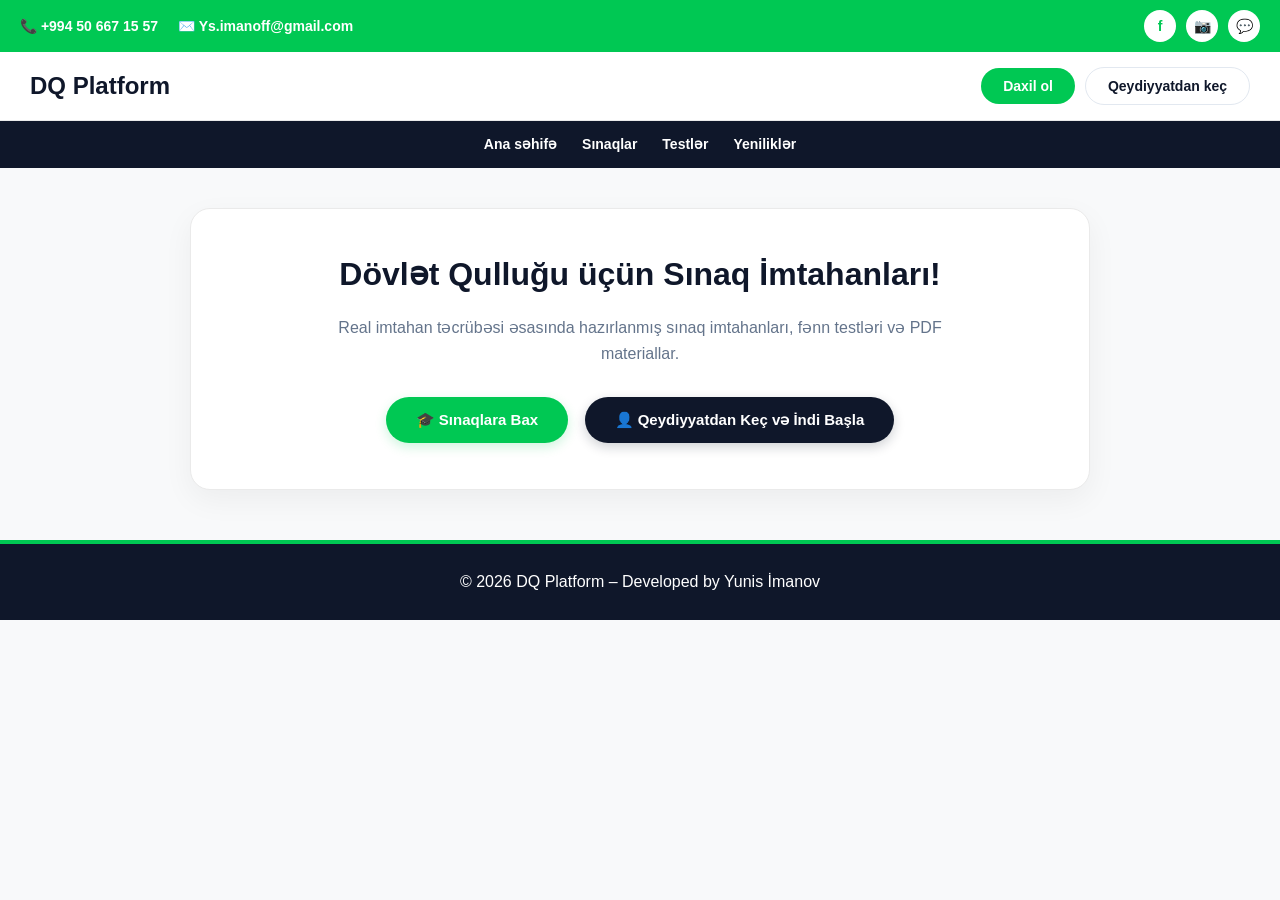
==== commit dd5171ce: "Refactor index.html for clarity and functionality Removed unused Firebase scripts, updated comments," ====
--- a/index.html
+++ b/index.html
@@ -4,6 +4,7 @@
 <meta charset="UTF-8">
 <meta name="viewport" content="width=device-width, initial-scale=1.0">
 <title>DQ Platform - Dövlət Qulluğu İmtahanı</title>
+
 <style>
 *{
     margin:0;
@@ -18,7 +19,7 @@
     line-height:1.6;
 }
 
-/* Ən Üst Əlaqə və Sosial Panel */
+/* Üst Əlaqə Paneli */
 .top-bar {
     background: #00c853;
     padding: 10px 20px;
@@ -154,7 +155,7 @@
     color:#00c853;
 }
 
-/* Hero Bölmələri */
+/* Hero və Əsas Bölmələr */
 .hero-box {
     max-width: 900px;
     margin: 40px auto;
@@ -181,7 +182,6 @@
     margin-right: auto;
 }
 
-/* Düymələr */
 .btn-main-green {
     display: inline-block;
     padding: 14px 30px;
@@ -224,7 +224,7 @@
     transform: translateY(-2px);
 }
 
-/* Xidmət Kartları */
+/* Kartlar */
 .cards{
     display:grid;
     grid-template-columns:repeat(auto-fit,minmax(200px,1fr));
@@ -257,7 +257,7 @@
     font-weight:bold;
 }
 
-/* Test Konteyneri və Səhifələr */
+/* Test Konteyneri */
 .test-container {
     max-width: 900px;
     margin: 30px auto;
@@ -294,7 +294,6 @@
     margin: 20px 0;
 }
 
-/* Cavab Kartı */
 .answer-sheet {
     background: #f8f9fa;
     border: 1px solid #e2e8f0;
@@ -357,39 +356,7 @@
     color: #fff;
 }
 
-/* Siyasət və Şərtlər */
-.policy-container {
-    max-width: 800px;
-    margin: 40px auto;
-    background: #fff;
-    border: 1px solid #eaeaea;
-    border-radius: 20px;
-    padding: 40px;
-    text-align: left;
-    box-shadow: 0 10px 30px rgba(0,0,0,0.05);
-}
-
-.policy-container h2 {
-    color: #0f172a;
-    margin-bottom: 20px;
-    text-align: center;
-    font-size: 26px;
-}
-
-.policy-container h3 {
-    color: #0f172a;
-    margin-top: 25px;
-    margin-bottom: 10px;
-    font-size: 18px;
-}
-
-.policy-container p {
-    color: #64748b;
-    font-size: 14px;
-    margin-bottom: 8px;
-}
-
-/* Modal */
+/* Modallar */
 .modal {
     display: none;
     position: fixed;
@@ -436,43 +403,6 @@
     margin-bottom: 20px;
 }
 
-.google-btn {
-    width: 100%;
-    background: #f8f9fa;
-    color: #333;
-    border: 1px solid #e2e8f0;
-    padding: 12px;
-    border-radius: 10px;
-    font-weight: bold;
-    cursor: pointer;
-    display: flex;
-    align-items: center;
-    justify-content: center;
-    gap: 10px;
-    margin-bottom: 20px;
-    font-size: 14px;
-    transition: 0.3s;
-}
-
-.google-btn:hover {
-    background: #f1f5f9;
-}
-
-.divider {
-    text-align: center;
-    border-bottom: 1px solid #e2e8f0;
-    line-height: 0.1em;
-    margin: 20px 0;
-}
-
-.divider span {
-    background: #fff;
-    padding: 0 10px;
-    color: #94a3b8;
-    font-size: 12px;
-    font-weight: bold;
-}
-
 .input-group {
     margin-bottom: 15px;
 }
@@ -503,14 +433,13 @@
     background: #fff;
 }
 
-.profile-container {
-    max-width: 600px;
+.profile-container, .policy-container {
+    max-width: 650px;
     margin: 40px auto;
     background: #fff;
     border: 1px solid #eaeaea;
     border-radius: 20px;
     padding: 35px;
-    text-align: center;
     box-shadow: 0 10px 30px rgba(0,0,0,0.05);
 }
 
@@ -529,15 +458,11 @@
     margin: 0 10px;
     font-size: 14px;
 }
-
-footer a:hover {
-    text-decoration: underline;
-}
 </style>
 </head>
 <body>
 
-<!-- ƏN ÜST ƏLAQƏ PANELİ -->
+<!-- ÜST ƏLAQƏ PANELİ -->
 <div class="top-bar">
     <div class="top-contact">
         <a href="tel:+994506671557">📞 +994 50 667 15 57</a>
@@ -550,7 +475,7 @@
     </div>
 </div>
 
-<!-- HEADER VƏ LOGO -->
+<!-- HEADER -->
 <header>
     <div class="logo-area" style="padding-left: 10px;">
         <h1>DQ Platform</h1>
@@ -565,7 +490,7 @@
     </div>
 </header>
 
-<!-- NAVİQASİYA MENUSU -->
+<!-- NAVİQASİYA -->
 <nav>
     <a onclick="showSection('home')">Ana səhifə</a>
     <a onclick="checkAndShow('sinaqlar')">Sınaqlar</a>
@@ -573,125 +498,63 @@
     <a onclick="showSection('yenilikler')">Yeniliklər</a>
 </nav>
 
-<!-- ƏSAS SƏHİFƏ -->
+<!-- ANA SƏHİFƏ -->
 <div id="home-section">
     <div class="hero-box">
         <h2>Dövlət Qulluğu üçün Sınaq İmtahanları!</h2>
         <p>Real imtahan təcrübəsi əsasında hazırlanmış sınaq imtahanları, fənn testləri və PDF materiallar.</p>
-
         <div>
             <button class="btn-main-green" onclick="checkAndShow('sinaqlar')">🎓 Sınaqlara Bax</button>
             <button class="btn-main-dark" onclick="openModal('register')">👤 Qeydiyyatdan Keç və İndi Başla</button>
         </div>
-        
-        <div style="margin-top: 25px; display: flex; justify-content: center; flex-wrap: wrap; gap: 10px;">
-            <a href="https://t.me/dovlettqullugu" target="_blank" class="btn-main-dark" style="font-size: 13px; padding: 10px 18px;">📢 Telegram Kanal</a>
-            <a href="https://t.me/+dovletqullugu_qrup" target="_blank" class="btn-main-dark" style="font-size: 13px; padding: 10px 18px;">👥 Telegram Qrup</a>
-            <a href="https://whatsapp.com/channel/..." target="_blank" class="btn-main-dark" style="font-size: 13px; padding: 10px 18px; background: #00c853;">📢 WhatsApp Kanal</a>
-            <a href="https://chat.whatsapp.com/GIb2EwwiXXg3PpEJWZVKss" target="_blank" class="btn-main-dark" style="font-size: 13px; padding: 10px 18px; background: #00c853;">💬 WhatsApp Qrup</a>
-        </div>
-    </div>
-
-    <section>
-        <h2 style="text-align:center; color:#0f172a; font-size:28px; margin-bottom: 10px;">Bizim Xidmətlərimiz</h2>
-        <div class="cards">
-            <div class="card" onclick="checkAndShow('sinaqlar')">
-                <p class="card-title">SINAQLAR</p>
-                <p style="font-size: 13px; color: #64748b; margin-top: 6px;">Ümumi imtahan sınaqları</p>
-            </div>
-            <div class="card" onclick="checkAndShow('tests')">
-                <p class="card-title">TESTLƏR</p>
-                <p style="font-size: 13px; color: #64748b; margin-top: 6px;">Fənlər üzrə testlər</p>
-            </div>
-            <div class="card" onclick="showSection('yenilikler')">
-                <p class="card-title">YENİLİKLƏR</p>
-                <p style="font-size: 13px; color: #64748b; margin-top: 6px;">Elanlar və xəbərlər</p>
-            </div>
-            <div class="card" onclick="showSection('home')">
-                <p class="card-title">PDF MATERİAL</p>
-                <p style="font-size: 13px; color: #64748b; margin-top: 6px;">Dərs vəsaitləri</p>
-            </div>
-        </div>
-    </section>
+    </div>
 </div>
 
-<!-- YENİLİKLƏR SƏHİFƏSİ (ŞƏKİLLİ) -->
-<div id="yenilikler-section" style="display:none;">
-    <div class="hero-box" style="max-width: 750px;">
-        <h2 style="color:#0f172a;">Elanlar və Yeniliklər</h2>
-        <p>Platformadakı son elanlar və yenilənmiş posterlər:</p>
-        
-        <div style="margin: 20px 0;">
-            <img src="əli poster.jpg" alt="Yenilik Elanı" style="max-width: 100%; border-radius: 12px; border: 1px solid #e2e8f0; box-shadow: 0 4px 12px rgba(0,0,0,0.05);">
-        </div>
-
-        <button class="btn-main-dark" onclick="showSection('home')">Ana səhifəyə qayıt</button>
-    </div>
-</div>
-
-<!-- ÜMUMİ SINAQLAR SƏHİFƏSİ -->
+<!-- SINAQLAR -->
 <div id="sinaqlar-section" style="display:none;">
     <div class="hero-box" style="max-width: 700px;">
         <h2 style="color:#0f172a;">Ümumi Sınaqlar</h2>
         <p>İştirak etmək istədiyiniz sınaq seçimini edin:</p>
-        
         <div class="cards" style="max-width: 500px; margin-bottom: 20px;">
-            <div class="card" onclick="alert('Ümumi Sınaq 1 tezliklə əlavə olunacaq!')">
+            <div class="card" onclick="window.location.href='https://dq-platform.github.io/Dq-test/'">
                 <p class="card-title">Ümumi Sınaq 1</p>
                 <p style="font-size: 12px; color: #64748b; margin-top: 4px;">Blok imtahanı</p>
             </div>
-            <div class="card" onclick="alert('Ümumi Sınaq 2 tezliklə əlavə olunacaq!')">
-                <p class="card-title">Ümumi Sınaq 2</p>
-                <p style="font-size: 12px; color: #64748b; margin-top: 4px;">Sınaq 2</p>
-            </div>
         </div>
         <button class="btn-main-dark" onclick="showSection('home')">Ana səhifəyə qayıt</button>
     </div>
 </div>
 
-<!-- FƏNN TESTLƏRİ SƏHİFƏSİ -->
+<!-- TESTLƏR MENUSU -->
 <div id="tests-section" style="display:none;">
     <div class="hero-box" style="max-width: 750px;">
         <h2 style="color:#0f172a;">Fənn Testləri</h2>
         <p>İmtahana hazırlaşmaq istədiyiniz fənni seçin:</p>
-        
         <div class="cards" style="max-width: 650px; margin-bottom: 20px;">
-            <div class="card" onclick="openSubject('Azərbaycan dili')">
-                <p class="card-title">Azərbaycan dili</p>
-            </div>
-            <div class="card" onclick="openSubject('Qanunvericilik')">
-                <p class="card-title">Qanunvericilik</p>
-            </div>
-            <div class="card" onclick="openSubject('İnformatika')">
-                <p class="card-title">İnformatika</p>
-            </div>
-            <div class="card" onclick="openSubject('Məntiq')">
-                <p class="card-title">Məntiq</p>
-            </div>
+            <div class="card" onclick="openSubject('Azərbaycan dili')"><p class="card-title">Azərbaycan dili</p></div>
+            <div class="card" onclick="openSubject('Qanunvericilik')"><p class="card-title">Qanunvericilik</p></div>
+            <div class="card" onclick="openSubject('İnformatika')"><p class="card-title">İnformatika</p></div>
+            <div class="card" onclick="openSubject('Məntiq')"><p class="card-title">Məntiq</p></div>
         </div>
         <button class="btn-main-dark" onclick="showSection('home')">Ana səhifəyə qayıt</button>
     </div>
 </div>
 
-<!-- KİTABÇA / MƏNTİQ TESTİ SƏHİFƏSİ -->
+<!-- MƏNTİQ TESTİ -->
 <div id="mentiq-test-section" style="display:none;">
     <div class="test-container">
         <h2 id="test-title-heading" style="color:#0f172a; text-align:center; margin-bottom:15px;">Məntiq Testləri</h2>
-        
         <form id="logicQuizForm" onsubmit="submitQuiz(event)">
             <div id="book-pages-container"></div>
-
             <div class="book-nav">
                 <button type="button" class="btn-main-dark" id="prevBtn" onclick="changePage(-1)">⬅️ Əvvəlki</button>
                 <span id="pageIndicator" style="color: #0f172a; font-weight: bold;">Səhifə 1 / 6</span>
                 <button type="button" class="btn-main-green" id="nextBtn" onclick="changePage(1)">Növbəti ➡️</button>
             </div>
-
             <div class="answer-sheet">
                 <h3>📋 Cavab Kartı</h3>
                 <div class="answer-grid" id="answer-sheet-grid"></div>
             </div>
-
             <button type="submit" class="btn-main-green" style="width:100%; margin-top:25px; padding: 15px; font-size: 16px;">Nəticəni Yoxla və Göndər</button>
         </form>
         <br>
@@ -708,62 +571,47 @@
     </div>
 </div>
 
-<div id="terms-section" style="display:none;">
-    <div class="policy-container">
-        <h2>İstifadə Şərtləri</h2>
-        <h3>1. Ümumi Məlumat</h3>
-        <p>Bu istifadə şərtləri platformadan istifadə edən şəxslər üçün keçərlidir.</p>
-        <br>
-        <button class="btn-main-dark" onclick="showSection('home')" style="width:100%;">Ana səhifəyə qayıt</button>
+<!-- YENİLİKLƏR -->
+<div id="yenilikler-section" style="display:none;">
+    <div class="hero-box" style="max-width: 750px;">
+        <h2 style="color:#0f172a;">Elanlar və Yeniliklər</h2>
+        <div style="margin: 20px 0;">
+            <img src="əli poster.jpg" alt="Yenilik Elanı" style="max-width: 100%; border-radius: 12px; border: 1px solid #e2e8f0;">
+        </div>
+        <button class="btn-main-dark" onclick="showSection('home')">Ana səhifəyə qayıt</button>
     </div>
 </div>
 
-<div id="privacy-section" style="display:none;">
-    <div class="policy-container">
-        <h2>Məxfilik Siyasəti</h2>
-        <h3>1. Ümumi Məlumat</h3>
-        <p>İstifadəçilərin şəxsi məlumatlarının qorunması prinsiplərini müəyyən edir.</p>
-        <br>
-        <button class="btn-main-dark" onclick="showSection('home')" style="width:100%;">Ana səhifəyə qayıt</button>
-    </div>
-</div>
-
+<!-- ŞƏXSİ KABİNET -->
 <div id="profile-section" style="display:none;">
-    <div class="profile-container">
+    <div class="profile-container" style="text-align: center;">
         <h2 style="color:#0f172a; margin-bottom:15px;">Şəxsi Kabinet</h2>
-        <p><b>Ad/İstifadəçi:</b> <span id="profile-name"></span></p>
-        <p><b>Əlaqə:</b> <span id="profile-contact"></span></p>
+        <p><b>Ad və Soyad:</b> <span id="profile-name"></span></p>
+        <p><b>İstifadəçi adı / Email:</b> <span id="profile-contact"></span></p>
         <hr style="border-color: #eaeaea; margin: 20px 0;">
-        <h3 style="color:#0f172a; margin-bottom:10px;">Sınaq Nəticələrim</h3>
+        <h3 style="color:#0f172a; margin-bottom:10px;">Son İmtahan Nəticəniz</h3>
         <p id="profile-result" style="color:#64748b;">Hələ ki heç bir sınaqda iştirak etməmisiniz.</p>
         <br>
         <button class="btn-main-dark" onclick="showSection('home')">Ana səhifəyə qayıt</button>
     </div>
 </div>
 
-<!-- QEYDİYYAT / DAXİL OL MODALI -->
+<!-- MODAL (QEYDİYYAT VƏ GİRİŞ) -->
 <div id="authModal" class="modal">
     <div class="modal-content">
         <span class="close-btn" onclick="closeModal()">&times;</span>
         <h2 id="modal-title">Daxil ol</h2>
         <p class="sub-text" id="modal-subtitle">Hesabınıza daxil olmaq üçün məlumatları daxil edin</p>
         
-        <button type="button" class="google-btn" onclick="alert('Google ilə giriş tezliklə aktivləşəcək!')">
-            <svg width="18" height="18" xmlns="http://www.w3.org/2000/svg" viewBox="0 0 48 48"><path fill="#EA4335" d="M24 9.5c3.54 0 6.71 1.22 9.21 3.6l6.85-6.85C35.9 2.38 30.47 0 24 0 14.62 0 6.51 5.38 2.56 13.22l7.98 6.19C12.43 13.72 17.74 9.5 24 9.5z"/><path fill="#4285F4" d="M46.98 24.55c0-1.57-.15-3.09-.38-4.55H24v9.02h12.94c-.58 2.96-2.26 5.48-4.78 7.18l7.73 6c4.51-4.18 7.09-10.36 7.09-17.65z"/><path fill="#FBBC05" d="M10.53 28.59c-.48-1.45-.76-2.99-.76-4.59s.27-3.14.76-4.59l-7.98-6.19C.92 16.46 0 20.12 0 24c0 3.88.92 7.54 2.56 10.78l7.97-6.19z"/><path fill="#34A853" d="M24 48c6.48 0 11.93-2.13 15.89-5.81l-7.73-6c-2.15 1.45-4.92 2.3-8.16 2.3-6.26 0-11.57-4.22-13.46-9.91l-7.98 6.19C6.51 42.62 14.62 48 24 48z"/></svg>
-            Google ilə daxil ol
-        </button>
-
-        <div class="divider"><span>və ya</span></div>
-
         <form id="authForm" onsubmit="handleAuth(event)">
-            <div class="input-group" id="nameGroup">
+            <div class="input-group" id="nameGroup" style="display:none;">
                 <label>Ad və Soyad</label>
                 <input type="text" id="nameInput" placeholder="Adınızı daxil edin">
             </div>
 
             <div class="input-group">
                 <label>İstifadəçi adı və ya Email</label>
-                <input type="text" id="contactInput" placeholder="İstifadəçi adı və ya email" required>
+                <input type="text" id="contactInput" placeholder="Məsələn: user@mail.com" required>
             </div>
 
             <div class="input-group">
@@ -778,10 +626,6 @@
 
 <footer>
     <p>© 2026 DQ Platform – Developed by Yunis İmanov</p>
-    <div style="margin-top: 10px;">
-        <a href="#" onclick="showSection('terms')">İstifadə Şərtləri</a> | 
-        <a href="#" onclick="showSection('privacy')">Məxfilik Siyasəti</a>
-    </div>
 </footer>
 
 <script>
@@ -804,6 +648,7 @@
     ];
 
     let currentPageIndex = 0;
+    let isLoginMode = true;
 
     function generateQuiz() {
         const pagesContainer = document.getElementById('book-pages-container');
@@ -850,7 +695,6 @@
             document.getElementById(`page-${i}`).classList.remove('active');
         }
         document.getElementById(`page-${currentPageIndex}`).classList.add('active');
-
         updateBookNav();
         window.scrollTo({ top: 200, behavior: 'smooth' });
     }
@@ -860,33 +704,6 @@
         document.getElementById('prevBtn').style.display = (currentPageIndex === 0) ? 'none' : 'inline-block';
         document.getElementById('nextBtn').style.display = (currentPageIndex === bookPages.length - 1) ? 'none' : 'inline-block';
     }
-
-    function submitQuiz(event) {
-        event.preventDefault();
-        let score = 0;
-        let total = 30;
-
-        for(let i = 1; i <= total; i++) {
-            const selected = document.querySelector(`input[name="q${i}"]:checked`);
-            if(selected && selected.value === correctAnswers[i]) {
-                score++;
-            }
-        }
-
-        const resultText = `İmtahan nəticəniz: ${score} düzgün, ${total - score} səhv (${total} sualdan).`;
-        
-        let user = JSON.parse(localStorage.getItem('dq_user'));
-        if(user) {
-            user.lastResult = resultText;
-            localStorage.setItem('dq_user', JSON.stringify(user));
-            document.getElementById('profile-result').innerText = resultText;
-        }
-
-        alert(resultText + "\nNəticəniz Şəxsi Kabinetinizə yadda saxlanıldı!");
-        showSection('profile');
-    }
-
-    let isLoginMode = false;
 
     function openModal(mode) {
         isLoginMode = (mode === 'login');
@@ -913,29 +730,54 @@
 
     function handleAuth(event) {
         event.preventDefault();
-        const contact = document.getElementById('contactInput').value;
-        const name = isLoginMode ? "İstifadəçi" : document.getElementById('nameInput').value;
-
-        let existingUser = JSON.parse(localStorage.getItem('dq_user')) || {};
-        existingUser.name = name;
-        existingUser.contact = contact;
-
-        localStorage.setItem('dq_user', JSON.stringify(existingUser));
-        checkUserSession();
-        closeModal();
-        alert(isLoginMode ? "Uğurla daxil oldunuz!" : "Qeydiyyat uğurla tamamlandı!");
+        const contact = document.getElementById('contactInput').value.trim();
+        const pass = document.getElementById('passInput').value;
+
+        let usersList = JSON.parse(localStorage.getItem('dq_users_db')) || [];
+
+        if (isLoginMode) {
+            let foundUser = usersList.find(u => u.contact === contact && u.pass === pass);
+            if (foundUser) {
+                localStorage.setItem('dq_active_user', JSON.stringify(foundUser));
+                checkUserSession();
+                closeModal();
+                alert("Uğurla daxil oldunuz!");
+            } else {
+                alert("İstifadəçi adı və ya şifrə səhvdir!");
+            }
+        } else {
+            const name = document.getElementById('nameInput').value.trim();
+            let existing = usersList.find(u => u.contact === contact);
+            if(existing) {
+                alert("Bu istifadəçi adı və ya email artıq qeydiyyatdan keçib!");
+                return;
+            }
+
+            const newUser = {
+                name: name,
+                contact: contact,
+                pass: pass,
+                lastResult: "Hələ ki heç bir sınaqda iştirak etməmisiniz."
+            };
+
+            usersList.push(newUser);
+            localStorage.setItem('dq_users_db', JSON.stringify(usersList));
+            localStorage.setItem('dq_active_user', JSON.stringify(newUser));
+
+            checkUserSession();
+            closeModal();
+            alert("Qeydiyyat uğurla tamamlandı!");
+        }
     }
 
     function checkUserSession() {
-        const user = JSON.parse(localStorage.getItem('dq_user'));
+        const user = JSON.parse(localStorage.getItem('dq_active_user'));
         if(user) {
             document.getElementById('auth-nav-buttons').style.display = 'none';
             document.getElementById('user-nav-buttons').style.display = 'flex';
             document.getElementById('profile-name').innerText = user.name;
             document.getElementById('profile-contact').innerText = user.contact;
-            if(user.lastResult) {
-                document.getElementById('profile-result').innerText = user.lastResult;
-            }
+            document.getElementById('profile-result').innerText = user.lastResult || "Hələ ki heç bir sınaqda iştirak etməmisiniz.";
         } else {
             document.getElementById('auth-nav-buttons').style.display = 'flex';
             document.getElementById('user-nav-buttons').style.display = 'none';
@@ -943,16 +785,16 @@
     }
 
     function logout() {
-        localStorage.removeItem('dq_user');
+        localStorage.removeItem('dq_active_user');
         checkUserSession();
         showSection('home');
         alert("Hesabdan çıxış edildi.");
     }
 
     function checkAndShow(sectionName) {
-        const user = JSON.parse(localStorage.getItem('dq_user'));
+        const user = JSON.parse(localStorage.getItem('dq_active_user'));
         if(!user) {
-            alert("Zəhmət olmasa əvvəlcə qeydiyyatdan keçin və ya daxil olun!");
+            alert("Zəhmət olmasa əvvəlcə daxil olun!");
             openModal('login');
             return;
         }
@@ -960,61 +802,73 @@
     }
 
     function showSection(sectionName) {
-        document.getElementById('home-section').style.display = 'none';
-        document.getElementById('sinaqlar-section').style.display = 'none';
-        document.getElementById('tests-section').style.display = 'none';
-        document.getElementById('mentiq-test-section').style.display = 'none';
-        document.getElementById('other-test-section').style.display = 'none';
-        document.getElementById('profile-section').style.display = 'none';
-        document.getElementById('privacy-section').style.display = 'none';
-        document.getElementById('terms-section').style.display = 'none';
-        document.getElementById('yenilikler-section').style.display = 'none';
-
-        if(sectionName === 'home') {
-            document.getElementById('home-section').style.display = 'block';
-        } else if(sectionName === 'sinaqlar') {
-            document.getElementById('sinaqlar-section').style.display = 'block';
-        } else if(sectionName === 'tests') {
-            document.getElementById('tests-section').style.display = 'block';
-        } else if(sectionName === 'yenilikler') {
-            document.getElementById('yenilikler-section').style.display = 'block';
-        } else if(sectionName === 'privacy') {
-            document.getElementById('privacy-section').style.display = 'block';
-        } else if(sectionName === 'terms') {
-            document.getElementById('terms-section').style.display = 'block';
-        } else if(sectionName === 'profile') {
-            const user = JSON.parse(localStorage.getItem('dq_user'));
-            if(!user) {
-                openModal('login');
-                document.getElementById('home-section').style.display = 'block';
-                return;
-            }
+        ['home-section', 'sinaqlar-section', 'tests-section', 'mentiq-test-section', 'other-test-section', 'yenilikler-section', 'profile-section'].forEach(id => {
+            document.getElementById(id).style.display = 'none';
+        });
+
+        if(sectionName === 'home') document.getElementById('home-section').style.display = 'block';
+        if(sectionName === 'sinaqlar') document.getElementById('sinaqlar-section').style.display = 'block';
+        if(sectionName === 'tests') document.getElementById('tests-section').style.display = 'block';
+        if(sectionName === 'yenilikler') document.getElementById('yenilikler-section').style.display = 'block';
+        if(sectionName === 'profile') {
+            const user = JSON.parse(localStorage.getItem('dq_active_user'));
+            if(!user) { openModal('login'); return; }
             document.getElementById('profile-section').style.display = 'block';
         }
         window.scrollTo({ top: 0, behavior: 'smooth' });
     }
 
     function openSubject(subjectName) {
-        const user = JSON.parse(localStorage.getItem('dq_user'));
+        const user = JSON.parse(localStorage.getItem('dq_active_user'));
         if(!user) {
             alert("Testləri işləmək üçün daxil olmalısınız!");
             openModal('login');
             return;
         }
 
-        document.getElementById('home-section').style.display = 'none';
-        document.getElementById('sinaqlar-section').style.display = 'none';
-        document.getElementById('tests-section').style.display = 'none';
-        document.getElementById('yenilikler-section').style.display = 'none';
+        ['home-section', 'sinaqlar-section', 'tests-section', 'yenilikler-section'].forEach(id => {
+            document.getElementById(id).style.display = 'none';
+        });
         
         if(subjectName === 'Məntiq') {
-            document.getElementById('test-title-heading').innerText = "Məntiq üzrə testlər";
             document.getElementById('mentiq-test-section').style.display = 'block';
         } else {
             document.getElementById('other-test-title').innerText = subjectName + " üzrə testlər";
             document.getElementById('other-test-section').style.display = 'block';
         }
         window.scrollTo({ top: 0, behavior: 'smooth' });
+    }
+
+    function submitQuiz(event) {
+        event.preventDefault();
+        let score = 0;
+        let total = 30;
+
+        for(let i = 1; i <= total; i++) {
+            const selected = document.querySelector(`input[name="q${i}"]:checked`);
+            if(selected && selected.value === correctAnswers[i]) {
+                score++;
+            }
+        }
+
+        const resultText = `İmtahan nəticəniz: ${score} düzgün, ${total - score} səhv (${total} sualdan).`;
+        
+        let user = JSON.parse(localStorage.getItem('dq_active_user'));
+        if(user) {
+            user.lastResult = resultText;
+            localStorage.setItem('dq_active_user', JSON.stringify(user));
+
+            let usersList = JSON.parse(localStorage.getItem('dq_users_db')) || [];
+            let uIndex = usersList.findIndex(u => u.contact === user.contact);
+            if(uIndex !== -1) {
+                usersList[uIndex].lastResult = resultText;
+                localStorage.setItem('dq_users_db', JSON.stringify(usersList));
+            }
+            document.getElementById('profile-result').innerText = resultText;
+        }
+
+        alert(resultText + "\nNəticəniz Şəxsi Kabinetinizə yadda saxlanıldı!");
+        showSection('profile');
     }
 
     window.onload = function() {
@@ -1025,4 +879,3 @@
 
 </body>
 </html>
-
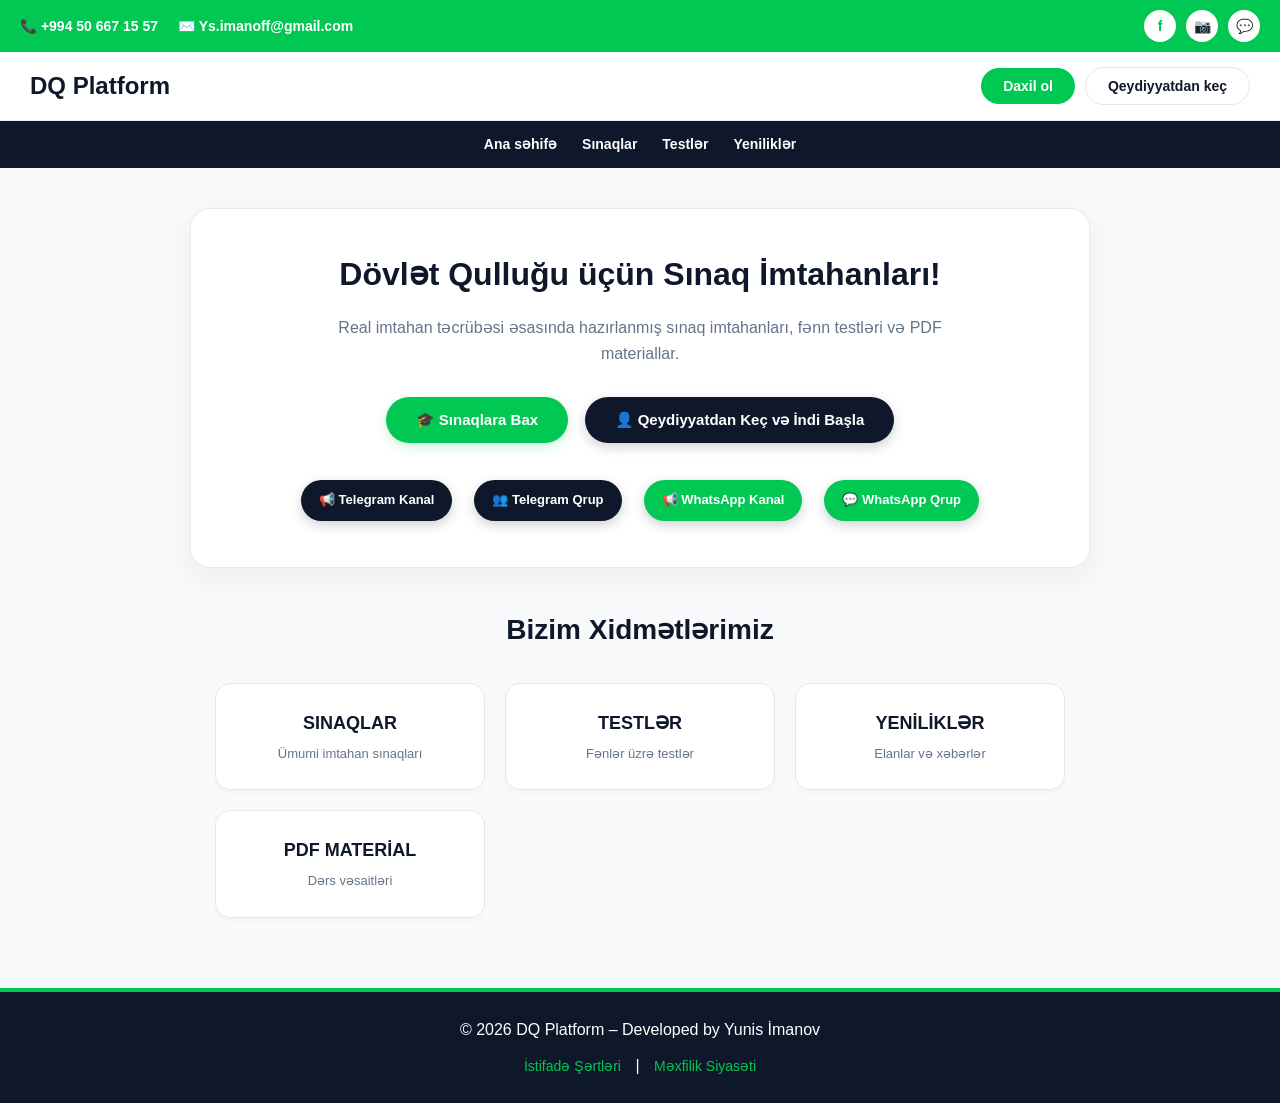
==== commit 0ad42f40: "Refactor HTML comments and update styles" ====
--- a/index.html
+++ b/index.html
@@ -4,7 +4,6 @@
 <meta charset="UTF-8">
 <meta name="viewport" content="width=device-width, initial-scale=1.0">
 <title>DQ Platform - Dövlət Qulluğu İmtahanı</title>
-
 <style>
 *{
     margin:0;
@@ -19,7 +18,7 @@
     line-height:1.6;
 }
 
-/* Üst Əlaqə Paneli */
+/* Ən Üst Əlaqə və Sosial Panel */
 .top-bar {
     background: #00c853;
     padding: 10px 20px;
@@ -155,7 +154,7 @@
     color:#00c853;
 }
 
-/* Hero və Əsas Bölmələr */
+/* Hero Bölmələri */
 .hero-box {
     max-width: 900px;
     margin: 40px auto;
@@ -182,6 +181,7 @@
     margin-right: auto;
 }
 
+/* Düymələr */
 .btn-main-green {
     display: inline-block;
     padding: 14px 30px;
@@ -224,7 +224,7 @@
     transform: translateY(-2px);
 }
 
-/* Kartlar */
+/* Xidmət Kartları */
 .cards{
     display:grid;
     grid-template-columns:repeat(auto-fit,minmax(200px,1fr));
@@ -257,7 +257,7 @@
     font-weight:bold;
 }
 
-/* Test Konteyneri */
+/* Test Konteyneri və Səhifələr */
 .test-container {
     max-width: 900px;
     margin: 30px auto;
@@ -294,6 +294,7 @@
     margin: 20px 0;
 }
 
+/* Cavab Kartı */
 .answer-sheet {
     background: #f8f9fa;
     border: 1px solid #e2e8f0;
@@ -356,7 +357,39 @@
     color: #fff;
 }
 
-/* Modallar */
+/* Siyasət və Şərtlər */
+.policy-container {
+    max-width: 800px;
+    margin: 40px auto;
+    background: #fff;
+    border: 1px solid #eaeaea;
+    border-radius: 20px;
+    padding: 40px;
+    text-align: left;
+    box-shadow: 0 10px 30px rgba(0,0,0,0.05);
+}
+
+.policy-container h2 {
+    color: #0f172a;
+    margin-bottom: 20px;
+    text-align: center;
+    font-size: 26px;
+}
+
+.policy-container h3 {
+    color: #0f172a;
+    margin-top: 25px;
+    margin-bottom: 10px;
+    font-size: 18px;
+}
+
+.policy-container p {
+    color: #64748b;
+    font-size: 14px;
+    margin-bottom: 8px;
+}
+
+/* Modal */
 .modal {
     display: none;
     position: fixed;
@@ -403,6 +436,43 @@
     margin-bottom: 20px;
 }
 
+.google-btn {
+    width: 100%;
+    background: #f8f9fa;
+    color: #333;
+    border: 1px solid #e2e8f0;
+    padding: 12px;
+    border-radius: 10px;
+    font-weight: bold;
+    cursor: pointer;
+    display: flex;
+    align-items: center;
+    justify-content: center;
+    gap: 10px;
+    margin-bottom: 20px;
+    font-size: 14px;
+    transition: 0.3s;
+}
+
+.google-btn:hover {
+    background: #f1f5f9;
+}
+
+.divider {
+    text-align: center;
+    border-bottom: 1px solid #e2e8f0;
+    line-height: 0.1em;
+    margin: 20px 0;
+}
+
+.divider span {
+    background: #fff;
+    padding: 0 10px;
+    color: #94a3b8;
+    font-size: 12px;
+    font-weight: bold;
+}
+
 .input-group {
     margin-bottom: 15px;
 }
@@ -433,13 +503,14 @@
     background: #fff;
 }
 
-.profile-container, .policy-container {
-    max-width: 650px;
+.profile-container {
+    max-width: 600px;
     margin: 40px auto;
     background: #fff;
     border: 1px solid #eaeaea;
     border-radius: 20px;
     padding: 35px;
+    text-align: center;
     box-shadow: 0 10px 30px rgba(0,0,0,0.05);
 }
 
@@ -458,11 +529,15 @@
     margin: 0 10px;
     font-size: 14px;
 }
+
+footer a:hover {
+    text-decoration: underline;
+}
 </style>
 </head>
 <body>
 
-<!-- ÜST ƏLAQƏ PANELİ -->
+<!-- ƏN ÜST ƏLAQƏ PANELİ -->
 <div class="top-bar">
     <div class="top-contact">
         <a href="tel:+994506671557">📞 +994 50 667 15 57</a>
@@ -475,7 +550,7 @@
     </div>
 </div>
 
-<!-- HEADER -->
+<!-- HEADER VƏ LOGO -->
 <header>
     <div class="logo-area" style="padding-left: 10px;">
         <h1>DQ Platform</h1>
@@ -490,7 +565,7 @@
     </div>
 </header>
 
-<!-- NAVİQASİYA -->
+<!-- NAVİQASİYA MENUSU -->
 <nav>
     <a onclick="showSection('home')">Ana səhifə</a>
     <a onclick="checkAndShow('sinaqlar')">Sınaqlar</a>
@@ -498,63 +573,125 @@
     <a onclick="showSection('yenilikler')">Yeniliklər</a>
 </nav>
 
-<!-- ANA SƏHİFƏ -->
+<!-- ƏSAS SƏHİFƏ -->
 <div id="home-section">
     <div class="hero-box">
         <h2>Dövlət Qulluğu üçün Sınaq İmtahanları!</h2>
         <p>Real imtahan təcrübəsi əsasında hazırlanmış sınaq imtahanları, fənn testləri və PDF materiallar.</p>
+
         <div>
             <button class="btn-main-green" onclick="checkAndShow('sinaqlar')">🎓 Sınaqlara Bax</button>
             <button class="btn-main-dark" onclick="openModal('register')">👤 Qeydiyyatdan Keç və İndi Başla</button>
         </div>
-    </div>
+        
+        <div style="margin-top: 25px; display: flex; justify-content: center; flex-wrap: wrap; gap: 10px;">
+            <a href="https://t.me/dovlettqullugu" target="_blank" class="btn-main-dark" style="font-size: 13px; padding: 10px 18px;">📢 Telegram Kanal</a>
+            <a href="https://t.me/+dovletqullugu_qrup" target="_blank" class="btn-main-dark" style="font-size: 13px; padding: 10px 18px;">👥 Telegram Qrup</a>
+            <a href="https://whatsapp.com/channel/..." target="_blank" class="btn-main-dark" style="font-size: 13px; padding: 10px 18px; background: #00c853;">📢 WhatsApp Kanal</a>
+            <a href="https://chat.whatsapp.com/GIb2EwwiXXg3PpEJWZVKss" target="_blank" class="btn-main-dark" style="font-size: 13px; padding: 10px 18px; background: #00c853;">💬 WhatsApp Qrup</a>
+        </div>
+    </div>
+
+    <section>
+        <h2 style="text-align:center; color:#0f172a; font-size:28px; margin-bottom: 10px;">Bizim Xidmətlərimiz</h2>
+        <div class="cards">
+            <div class="card" onclick="checkAndShow('sinaqlar')">
+                <p class="card-title">SINAQLAR</p>
+                <p style="font-size: 13px; color: #64748b; margin-top: 6px;">Ümumi imtahan sınaqları</p>
+            </div>
+            <div class="card" onclick="checkAndShow('tests')">
+                <p class="card-title">TESTLƏR</p>
+                <p style="font-size: 13px; color: #64748b; margin-top: 6px;">Fənlər üzrə testlər</p>
+            </div>
+            <div class="card" onclick="showSection('yenilikler')">
+                <p class="card-title">YENİLİKLƏR</p>
+                <p style="font-size: 13px; color: #64748b; margin-top: 6px;">Elanlar və xəbərlər</p>
+            </div>
+            <div class="card" onclick="showSection('home')">
+                <p class="card-title">PDF MATERİAL</p>
+                <p style="font-size: 13px; color: #64748b; margin-top: 6px;">Dərs vəsaitləri</p>
+            </div>
+        </div>
+    </section>
 </div>
 
-<!-- SINAQLAR -->
+<!-- YENİLİKLƏR SƏHİFƏSİ -->
+<div id="yenilikler-section" style="display:none;">
+    <div class="hero-box" style="max-width: 750px;">
+        <h2 style="color:#0f172a;">Elanlar və Yeniliklər</h2>
+        <p>Platformadakı son elanlar və yenilənmiş posterlər:</p>
+        
+        <div style="margin: 20px 0;">
+            <img src="əli poster.jpg" alt="Yenilik Elanı" style="max-width: 100%; border-radius: 12px; border: 1px solid #e2e8f0; box-shadow: 0 4px 12px rgba(0,0,0,0.05);">
+        </div>
+
+        <button class="btn-main-dark" onclick="showSection('home')">Ana səhifəyə qayıt</button>
+    </div>
+</div>
+
+<!-- ÜMUMİ SINAQLAR SƏHİFƏSİ -->
 <div id="sinaqlar-section" style="display:none;">
     <div class="hero-box" style="max-width: 700px;">
         <h2 style="color:#0f172a;">Ümumi Sınaqlar</h2>
         <p>İştirak etmək istədiyiniz sınaq seçimini edin:</p>
+        
         <div class="cards" style="max-width: 500px; margin-bottom: 20px;">
             <div class="card" onclick="window.location.href='https://dq-platform.github.io/Dq-test/'">
                 <p class="card-title">Ümumi Sınaq 1</p>
                 <p style="font-size: 12px; color: #64748b; margin-top: 4px;">Blok imtahanı</p>
             </div>
+            <div class="card" onclick="alert('Ümumi Sınaq 2 tezliklə əlavə olunacaq!')">
+                <p class="card-title">Ümumi Sınaq 2</p>
+                <p style="font-size: 12px; color: #64748b; margin-top: 4px;">Sınaq 2</p>
+            </div>
         </div>
         <button class="btn-main-dark" onclick="showSection('home')">Ana səhifəyə qayıt</button>
     </div>
 </div>
 
-<!-- TESTLƏR MENUSU -->
+<!-- FƏNN TESTLƏRİ SƏHİFƏSİ -->
 <div id="tests-section" style="display:none;">
     <div class="hero-box" style="max-width: 750px;">
         <h2 style="color:#0f172a;">Fənn Testləri</h2>
         <p>İmtahana hazırlaşmaq istədiyiniz fənni seçin:</p>
+        
         <div class="cards" style="max-width: 650px; margin-bottom: 20px;">
-            <div class="card" onclick="openSubject('Azərbaycan dili')"><p class="card-title">Azərbaycan dili</p></div>
-            <div class="card" onclick="openSubject('Qanunvericilik')"><p class="card-title">Qanunvericilik</p></div>
-            <div class="card" onclick="openSubject('İnformatika')"><p class="card-title">İnformatika</p></div>
-            <div class="card" onclick="openSubject('Məntiq')"><p class="card-title">Məntiq</p></div>
+            <div class="card" onclick="openSubject('Azərbaycan dili')">
+                <p class="card-title">Azərbaycan dili</p>
+            </div>
+            <div class="card" onclick="openSubject('Qanunvericilik')">
+                <p class="card-title">Qanunvericilik</p>
+            </div>
+            <div class="card" onclick="openSubject('İnformatika')">
+                <p class="card-title">İnformatika</p>
+            </div>
+            <div class="card" onclick="openSubject('Məntiq')">
+                <p class="card-title">Məntiq</p>
+            </div>
         </div>
         <button class="btn-main-dark" onclick="showSection('home')">Ana səhifəyə qayıt</button>
     </div>
 </div>
 
-<!-- MƏNTİQ TESTİ -->
+<!-- KİTABÇA / MƏNTİQ TESTİ SƏHİFƏSİ -->
 <div id="mentiq-test-section" style="display:none;">
     <div class="test-container">
         <h2 id="test-title-heading" style="color:#0f172a; text-align:center; margin-bottom:15px;">Məntiq Testləri</h2>
+        
         <form id="logicQuizForm" onsubmit="submitQuiz(event)">
             <div id="book-pages-container"></div>
+
             <div class="book-nav">
                 <button type="button" class="btn-main-dark" id="prevBtn" onclick="changePage(-1)">⬅️ Əvvəlki</button>
                 <span id="pageIndicator" style="color: #0f172a; font-weight: bold;">Səhifə 1 / 6</span>
                 <button type="button" class="btn-main-green" id="nextBtn" onclick="changePage(1)">Növbəti ➡️</button>
             </div>
+
             <div class="answer-sheet">
                 <h3>📋 Cavab Kartı</h3>
                 <div class="answer-grid" id="answer-sheet-grid"></div>
             </div>
+
             <button type="submit" class="btn-main-green" style="width:100%; margin-top:25px; padding: 15px; font-size: 16px;">Nəticəni Yoxla və Göndər</button>
         </form>
         <br>
@@ -571,32 +708,40 @@
     </div>
 </div>
 
-<!-- YENİLİKLƏR -->
-<div id="yenilikler-section" style="display:none;">
-    <div class="hero-box" style="max-width: 750px;">
-        <h2 style="color:#0f172a;">Elanlar və Yeniliklər</h2>
-        <div style="margin: 20px 0;">
-            <img src="əli poster.jpg" alt="Yenilik Elanı" style="max-width: 100%; border-radius: 12px; border: 1px solid #e2e8f0;">
-        </div>
-        <button class="btn-main-dark" onclick="showSection('home')">Ana səhifəyə qayıt</button>
+<div id="terms-section" style="display:none;">
+    <div class="policy-container">
+        <h2>İstifadə Şərtləri</h2>
+        <h3>1. Ümumi Məlumat</h3>
+        <p>Bu istifadə şərtləri platformadan istifadə edən şəxslər üçün keçərlidir.</p>
+        <br>
+        <button class="btn-main-dark" onclick="showSection('home')" style="width:100%;">Ana səhifəyə qayıt</button>
     </div>
 </div>
 
-<!-- ŞƏXSİ KABİNET -->
+<div id="privacy-section" style="display:none;">
+    <div class="policy-container">
+        <h2>Məxfilik Siyasəti</h2>
+        <h3>1. Ümumi Məlumat</h3>
+        <p>İstifadəçilərin şəxsi məlumatlarının qorunması prinsiplərini müəyyən edir.</p>
+        <br>
+        <button class="btn-main-dark" onclick="showSection('home')" style="width:100%;">Ana səhifəyə qayıt</button>
+    </div>
+</div>
+
 <div id="profile-section" style="display:none;">
-    <div class="profile-container" style="text-align: center;">
+    <div class="profile-container">
         <h2 style="color:#0f172a; margin-bottom:15px;">Şəxsi Kabinet</h2>
-        <p><b>Ad və Soyad:</b> <span id="profile-name"></span></p>
-        <p><b>İstifadəçi adı / Email:</b> <span id="profile-contact"></span></p>
+        <p><b>Ad/İstifadəçi:</b> <span id="profile-name"></span></p>
+        <p><b>Əlaqə:</b> <span id="profile-contact"></span></p>
         <hr style="border-color: #eaeaea; margin: 20px 0;">
-        <h3 style="color:#0f172a; margin-bottom:10px;">Son İmtahan Nəticəniz</h3>
+        <h3 style="color:#0f172a; margin-bottom:10px;">Sınaq Nəticələrim</h3>
         <p id="profile-result" style="color:#64748b;">Hələ ki heç bir sınaqda iştirak etməmisiniz.</p>
         <br>
         <button class="btn-main-dark" onclick="showSection('home')">Ana səhifəyə qayıt</button>
     </div>
 </div>
 
-<!-- MODAL (QEYDİYYAT VƏ GİRİŞ) -->
+<!-- QEYDİYYAT / DAXİL OL MODALI -->
 <div id="authModal" class="modal">
     <div class="modal-content">
         <span class="close-btn" onclick="closeModal()">&times;</span>
@@ -604,14 +749,14 @@
         <p class="sub-text" id="modal-subtitle">Hesabınıza daxil olmaq üçün məlumatları daxil edin</p>
         
         <form id="authForm" onsubmit="handleAuth(event)">
-            <div class="input-group" id="nameGroup" style="display:none;">
+            <div class="input-group" id="nameGroup">
                 <label>Ad və Soyad</label>
                 <input type="text" id="nameInput" placeholder="Adınızı daxil edin">
             </div>
 
             <div class="input-group">
                 <label>İstifadəçi adı və ya Email</label>
-                <input type="text" id="contactInput" placeholder="Məsələn: user@mail.com" required>
+                <input type="text" id="contactInput" placeholder="İstifadəçi adı və ya email" required>
             </div>
 
             <div class="input-group">
@@ -626,6 +771,10 @@
 
 <footer>
     <p>© 2026 DQ Platform – Developed by Yunis İmanov</p>
+    <div style="margin-top: 10px;">
+        <a href="#" onclick="showSection('terms')">İstifadə Şərtləri</a> | 
+        <a href="#" onclick="showSection('privacy')">Məxfilik Siyasəti</a>
+    </div>
 </footer>
 
 <script>
@@ -648,7 +797,6 @@
     ];
 
     let currentPageIndex = 0;
-    let isLoginMode = true;
 
     function generateQuiz() {
         const pagesContainer = document.getElementById('book-pages-container');
@@ -695,6 +843,7 @@
             document.getElementById(`page-${i}`).classList.remove('active');
         }
         document.getElementById(`page-${currentPageIndex}`).classList.add('active');
+
         updateBookNav();
         window.scrollTo({ top: 200, behavior: 'smooth' });
     }
@@ -704,6 +853,33 @@
         document.getElementById('prevBtn').style.display = (currentPageIndex === 0) ? 'none' : 'inline-block';
         document.getElementById('nextBtn').style.display = (currentPageIndex === bookPages.length - 1) ? 'none' : 'inline-block';
     }
+
+    function submitQuiz(event) {
+        event.preventDefault();
+        let score = 0;
+        let total = 30;
+
+        for(let i = 1; i <= total; i++) {
+            const selected = document.querySelector(`input[name="q${i}"]:checked`);
+            if(selected && selected.value === correctAnswers[i]) {
+                score++;
+            }
+        }
+
+        const resultText = `İmtahan nəticəniz: ${score} düzgün, ${total - score} səhv (${total} sualdan).`;
+        
+        let user = JSON.parse(localStorage.getItem('dq_user'));
+        if(user) {
+            user.lastResult = resultText;
+            localStorage.setItem('dq_user', JSON.stringify(user));
+            document.getElementById('profile-result').innerText = resultText;
+        }
+
+        alert(resultText + "\nNəticəniz Şəxsi Kabinetinizə yadda saxlanıldı!");
+        showSection('profile');
+    }
+
+    let isLoginMode = false;
 
     function openModal(mode) {
         isLoginMode = (mode === 'login');
@@ -730,54 +906,29 @@
 
     function handleAuth(event) {
         event.preventDefault();
-        const contact = document.getElementById('contactInput').value.trim();
-        const pass = document.getElementById('passInput').value;
-
-        let usersList = JSON.parse(localStorage.getItem('dq_users_db')) || [];
-
-        if (isLoginMode) {
-            let foundUser = usersList.find(u => u.contact === contact && u.pass === pass);
-            if (foundUser) {
-                localStorage.setItem('dq_active_user', JSON.stringify(foundUser));
-                checkUserSession();
-                closeModal();
-                alert("Uğurla daxil oldunuz!");
-            } else {
-                alert("İstifadəçi adı və ya şifrə səhvdir!");
-            }
-        } else {
-            const name = document.getElementById('nameInput').value.trim();
-            let existing = usersList.find(u => u.contact === contact);
-            if(existing) {
-                alert("Bu istifadəçi adı və ya email artıq qeydiyyatdan keçib!");
-                return;
-            }
-
-            const newUser = {
-                name: name,
-                contact: contact,
-                pass: pass,
-                lastResult: "Hələ ki heç bir sınaqda iştirak etməmisiniz."
-            };
-
-            usersList.push(newUser);
-            localStorage.setItem('dq_users_db', JSON.stringify(usersList));
-            localStorage.setItem('dq_active_user', JSON.stringify(newUser));
-
-            checkUserSession();
-            closeModal();
-            alert("Qeydiyyat uğurla tamamlandı!");
-        }
+        const contact = document.getElementById('contactInput').value;
+        const name = isLoginMode ? "İstifadəçi" : document.getElementById('nameInput').value;
+
+        let existingUser = JSON.parse(localStorage.getItem('dq_user')) || {};
+        existingUser.name = name;
+        existingUser.contact = contact;
+
+        localStorage.setItem('dq_user', JSON.stringify(existingUser));
+        checkUserSession();
+        closeModal();
+        alert(isLoginMode ? "Uğurla daxil oldunuz!" : "Qeydiyyat uğurla tamamlandı!");
     }
 
     function checkUserSession() {
-        const user = JSON.parse(localStorage.getItem('dq_active_user'));
+        const user = JSON.parse(localStorage.getItem('dq_user'));
         if(user) {
             document.getElementById('auth-nav-buttons').style.display = 'none';
             document.getElementById('user-nav-buttons').style.display = 'flex';
             document.getElementById('profile-name').innerText = user.name;
             document.getElementById('profile-contact').innerText = user.contact;
-            document.getElementById('profile-result').innerText = user.lastResult || "Hələ ki heç bir sınaqda iştirak etməmisiniz.";
+            if(user.lastResult) {
+                document.getElementById('profile-result').innerText = user.lastResult;
+            }
         } else {
             document.getElementById('auth-nav-buttons').style.display = 'flex';
             document.getElementById('user-nav-buttons').style.display = 'none';
@@ -785,16 +936,16 @@
     }
 
     function logout() {
-        localStorage.removeItem('dq_active_user');
+        localStorage.removeItem('dq_user');
         checkUserSession();
         showSection('home');
         alert("Hesabdan çıxış edildi.");
     }
 
     function checkAndShow(sectionName) {
-        const user = JSON.parse(localStorage.getItem('dq_active_user'));
+        const user = JSON.parse(localStorage.getItem('dq_user'));
         if(!user) {
-            alert("Zəhmət olmasa əvvəlcə daxil olun!");
+            alert("Zəhmət olmasa əvvəlcə qeydiyyatdan keçin və ya daxil olun!");
             openModal('login');
             return;
         }
@@ -802,35 +953,55 @@
     }
 
     function showSection(sectionName) {
-        ['home-section', 'sinaqlar-section', 'tests-section', 'mentiq-test-section', 'other-test-section', 'yenilikler-section', 'profile-section'].forEach(id => {
-            document.getElementById(id).style.display = 'none';
-        });
-
-        if(sectionName === 'home') document.getElementById('home-section').style.display = 'block';
-        if(sectionName === 'sinaqlar') document.getElementById('sinaqlar-section').style.display = 'block';
-        if(sectionName === 'tests') document.getElementById('tests-section').style.display = 'block';
-        if(sectionName === 'yenilikler') document.getElementById('yenilikler-section').style.display = 'block';
-        if(sectionName === 'profile') {
-            const user = JSON.parse(localStorage.getItem('dq_active_user'));
-            if(!user) { openModal('login'); return; }
+        document.getElementById('home-section').style.display = 'none';
+        document.getElementById('sinaqlar-section').style.display = 'none';
+        document.getElementById('tests-section').style.display = 'none';
+        document.getElementById('mentiq-test-section').style.display = 'none';
+        document.getElementById('other-test-section').style.display = 'none';
+        document.getElementById('profile-section').style.display = 'none';
+        document.getElementById('privacy-section').style.display = 'none';
+        document.getElementById('terms-section').style.display = 'none';
+        document.getElementById('yenilikler-section').style.display = 'none';
+
+        if(sectionName === 'home') {
+            document.getElementById('home-section').style.display = 'block';
+        } else if(sectionName === 'sinaqlar') {
+            document.getElementById('sinaqlar-section').style.display = 'block';
+        } else if(sectionName === 'tests') {
+            document.getElementById('tests-section').style.display = 'block';
+        } else if(sectionName === 'yenilikler') {
+            document.getElementById('yenilikler-section').style.display = 'block';
+        } else if(sectionName === 'privacy') {
+            document.getElementById('privacy-section').style.display = 'block';
+        } else if(sectionName === 'terms') {
+            document.getElementById('terms-section').style.display = 'block';
+        } else if(sectionName === 'profile') {
+            const user = JSON.parse(localStorage.getItem('dq_user'));
+            if(!user) {
+                openModal('login');
+                document.getElementById('home-section').style.display = 'block';
+                return;
+            }
             document.getElementById('profile-section').style.display = 'block';
         }
         window.scrollTo({ top: 0, behavior: 'smooth' });
     }
 
     function openSubject(subjectName) {
-        const user = JSON.parse(localStorage.getItem('dq_active_user'));
+        const user = JSON.parse(localStorage.getItem('dq_user'));
         if(!user) {
             alert("Testləri işləmək üçün daxil olmalısınız!");
             openModal('login');
             return;
         }
 
-        ['home-section', 'sinaqlar-section', 'tests-section', 'yenilikler-section'].forEach(id => {
-            document.getElementById(id).style.display = 'none';
-        });
+        document.getElementById('home-section').style.display = 'none';
+        document.getElementById('sinaqlar-section').style.display = 'none';
+        document.getElementById('tests-section').style.display = 'none';
+        document.getElementById('yenilikler-section').style.display = 'none';
         
         if(subjectName === 'Məntiq') {
+            document.getElementById('test-title-heading').innerText = "Məntiq üzrə testlər";
             document.getElementById('mentiq-test-section').style.display = 'block';
         } else {
             document.getElementById('other-test-title').innerText = subjectName + " üzrə testlər";
@@ -839,38 +1010,6 @@
         window.scrollTo({ top: 0, behavior: 'smooth' });
     }
 
-    function submitQuiz(event) {
-        event.preventDefault();
-        let score = 0;
-        let total = 30;
-
-        for(let i = 1; i <= total; i++) {
-            const selected = document.querySelector(`input[name="q${i}"]:checked`);
-            if(selected && selected.value === correctAnswers[i]) {
-                score++;
-            }
-        }
-
-        const resultText = `İmtahan nəticəniz: ${score} düzgün, ${total - score} səhv (${total} sualdan).`;
-        
-        let user = JSON.parse(localStorage.getItem('dq_active_user'));
-        if(user) {
-            user.lastResult = resultText;
-            localStorage.setItem('dq_active_user', JSON.stringify(user));
-
-            let usersList = JSON.parse(localStorage.getItem('dq_users_db')) || [];
-            let uIndex = usersList.findIndex(u => u.contact === user.contact);
-            if(uIndex !== -1) {
-                usersList[uIndex].lastResult = resultText;
-                localStorage.setItem('dq_users_db', JSON.stringify(usersList));
-            }
-            document.getElementById('profile-result').innerText = resultText;
-        }
-
-        alert(resultText + "\nNəticəniz Şəxsi Kabinetinizə yadda saxlanıldı!");
-        showSection('profile');
-    }
-
     window.onload = function() {
         checkUserSession();
         generateQuiz();
@@ -879,3 +1018,4 @@
 
 </body>
 </html>
+
